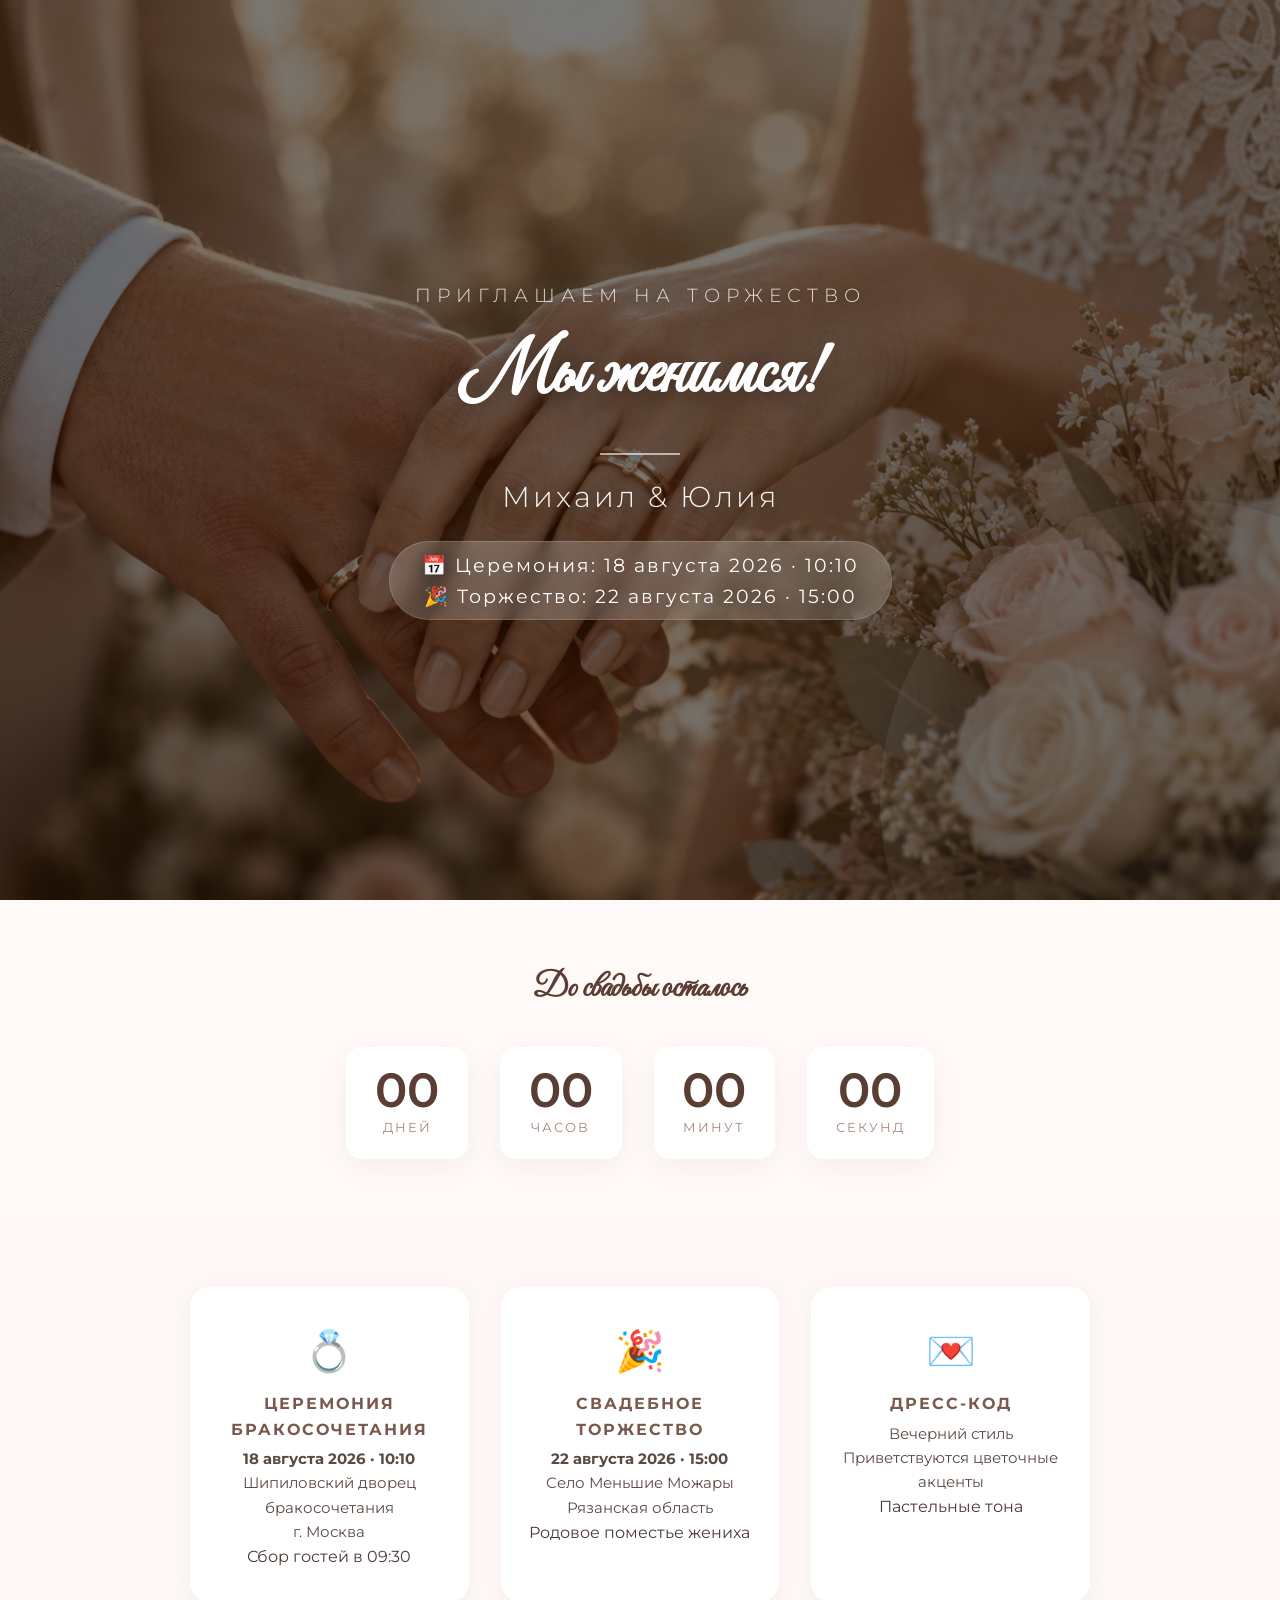
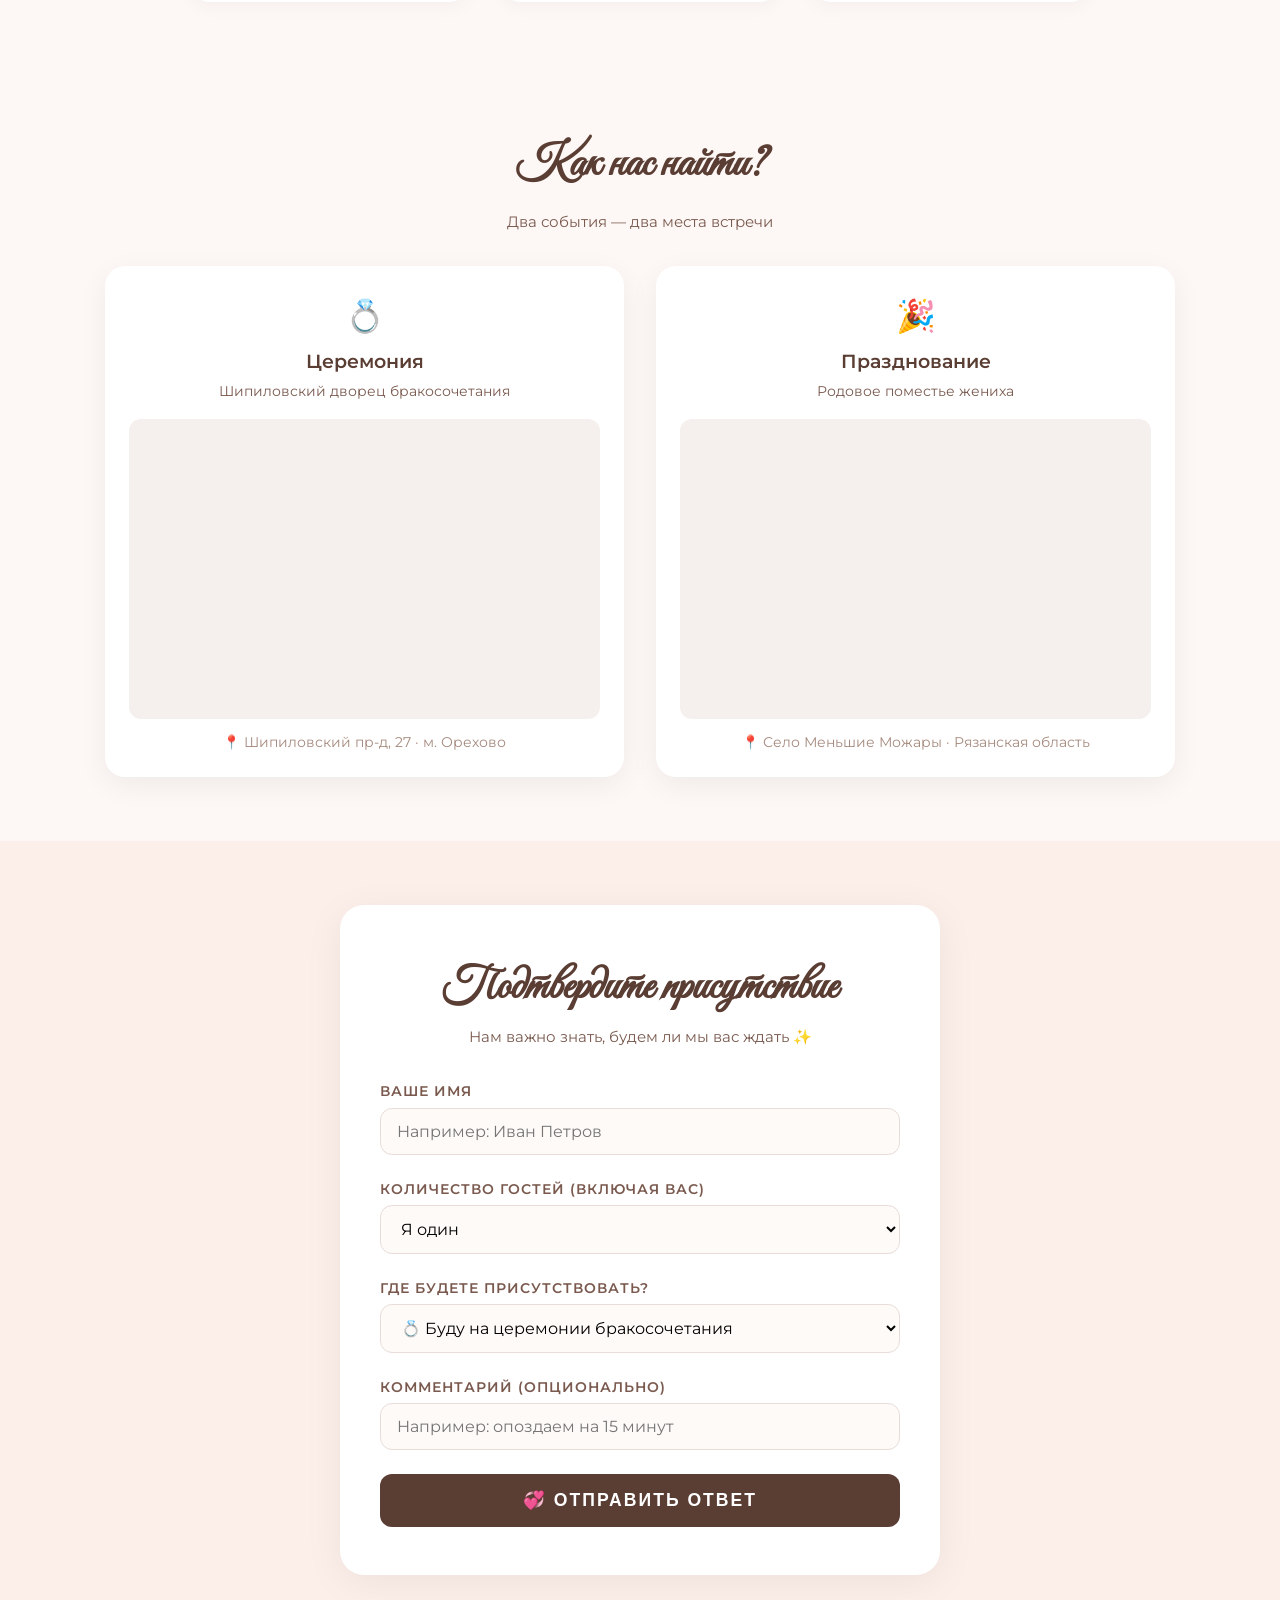
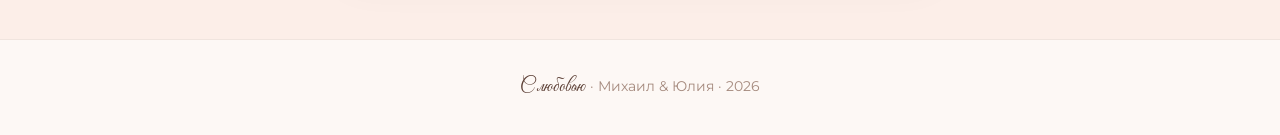
==== index.html @ 7c6c470d "добавил пункт с выбором мест где будет гость" ====
<!DOCTYPE html>
<html lang="ru">
<head>
    <meta charset="UTF-8" />
    <meta name="viewport" content="width=device-width, initial-scale=1.0" />
    <title>Мы женимся! | Свадьба Михаила и Юлии</title>
    
    <!-- Подключаем шрифты -->
    <link href="https://fonts.googleapis.com/css2?family=Great+Vibes&family=Montserrat:wght@300;400;600&display=swap" rel="stylesheet" />
    
    <!-- Подключаем CSS -->
    <link rel="stylesheet" href="style.css" />
</head>
<body>

    <!-- ===== ГЛАВНЫЙ ЭКРАН ===== -->
    <section class="hero">
        <div class="hero-content">
            <p class="hero-subtitle fade-in">Приглашаем на торжество</p>
            <h1 class="hero-title fade-in fade-in-d1">Мы женимся!</h1>
            <div class="hero-divider fade-in fade-in-d2"></div>
            <p class="hero-names fade-in fade-in-d2">Михаил &amp; Юлия</p>
            <div class="hero-date fade-in fade-in-d3">
                📅 Церемония: 18 августа 2026 · 10:10<br />
                🎉 Торжество: 22 августа 2026 · 15:00
            </div>
        </div>
    </section>

    <!-- ===== ТАЙМЕР ===== -->
    <section class="timer-section">
        <h2 class="timer-title">До свадьбы осталось</h2>
        <div class="timer" id="timer">
            <div class="timer-item">
                <span class="timer-number" id="days">00</span>
                <span class="timer-label">Дней</span>
            </div>
            <div class="timer-item">
                <span class="timer-number" id="hours">00</span>
                <span class="timer-label">Часов</span>
            </div>
            <div class="timer-item">
                <span class="timer-number" id="minutes">00</span>
                <span class="timer-label">Минут</span>
            </div>
            <div class="timer-item">
                <span class="timer-number" id="seconds">00</span>
                <span class="timer-label">Секунд</span>
            </div>
        </div>
    </section>

    <!-- ===== ИНФО ===== -->
    <section class="info-section">
        <div class="info-grid">
            <!-- ЦЕРЕМОНИЯ -->
            <div class="info-card fade-in">
                <div class="info-icon">💍</div>
                <h3>Церемония бракосочетания</h3>
                <p><strong>18 августа 2026 · 10:10</strong></p>
                <p>Шипиловский дворец бракосочетания<br />г. Москва</p>
                <div class="info-badge">Сбор гостей в 09:30</div>
            </div>
            
            <!-- ПРАЗДНОВАНИЕ -->
            <div class="info-card fade-in fade-in-d1">
                <div class="info-icon">🎉</div>
                <h3>Свадебное торжество</h3>
                <p><strong>22 августа 2026 · 15:00</strong></p>
                <p>Село Меньшие Можары<br />Рязанская область</p>
                <div class="info-badge">Родовое поместье жениха</div>
            </div>
            
            <!-- ДРЕСС-КОД -->
            <div class="info-card fade-in fade-in-d2">
                <div class="info-icon">💌</div>
                <h3>Дресс-код</h3>
                <p>Вечерний стиль<br />Приветствуются цветочные акценты</p>
                <div class="info-badge">Пастельные тона</div>
            </div>
        </div>
    </section>

    <!-- ===== КАРТЫ ===== -->
    <section class="map-section">
        <div class="map-container">
            <h2 class="map-title">Как нас найти?</h2>
            <p style="text-align: center; color: #7a5a4f; margin-bottom: 2rem; font-size: 0.95rem;">
                Два события — два места встречи
            </p>
            
            <!-- ДВЕ КАРТЫ В СЕТКЕ -->
            <div class="maps-grid">
                <!-- КАРТА 1: Церемония -->
                <div class="map-card">
                    <div class="map-card-header">
                        <span class="map-card-icon">💍</span>
                        <h3 class="map-card-title">Церемония</h3>
                        <p class="map-card-subtitle">Шипиловский дворец бракосочетания</p>
                    </div>
                    <div class="map-wrapper">
                        <iframe 
                            src="https://yandex.ru/map-widget/v1/?um=constructor%3A87bd59a5fb7796ce5db9e7954e176aa60aca2e3612da25b034c80337cd579550&amp;source=constructor" 
                            width="100%" 
                            height="300" 
                            frameborder="0"
                            style="border-radius: 12px; display: block; border: none;">
                        </iframe>
                    </div>
                    <div class="map-card-footer">
                        📍 Шипиловский пр-д, 27 · м. Орехово
                    </div>
                </div>
                
                <!-- КАРТА 2: Празднование -->
                <div class="map-card">
                    <div class="map-card-header">
                        <span class="map-card-icon">🎉</span>
                        <h3 class="map-card-title">Празднование</h3>
                        <p class="map-card-subtitle">Родовое поместье жениха</p>
                    </div>
                    <div class="map-wrapper">
                        <iframe 
                            src="https://yandex.ru/map-widget/v1/?um=constructor%3Af4db5d19baa960fa3ce4126369a54e07c6a3268b0d003cae14c1c499b4eb81b7&amp;source=constructor" 
                            width="100%" 
                            height="300" 
                            frameborder="0"
                            style="border-radius: 12px; display: block; border: none;">
                        </iframe>
                    </div>
                    <div class="map-card-footer">
                        📍 Село Меньшие Можары · Рязанская область
                    </div>
                </div>
            </div>
        </div>
    </section>

     <!-- ===== RSVP ФОРМА ===== -->
    <section class="rsvp-section">
        <div class="rsvp-container">
            <h2 class="rsvp-title">Подтвердите присутствие</h2>
            <p class="rsvp-subtitle">Нам важно знать, будем ли мы вас ждать ✨</p>

            <form id="rsvpForm">
                <!-- СТАРОЕ ПОЛЕ: Имя -->
                <div class="form-group">
                    <label for="name">Ваше имя</label>
                    <input type="text" id="name" name="name" placeholder="Например: Иван Петров" required />
                </div>
                
                <!-- СТАРОЕ ПОЛЕ: Количество гостей -->
                <div class="form-group">
                    <label for="guests">Количество гостей (включая вас)</label>
                    <select id="guests" name="guests">
                        <option value="Я один">Я один</option>
                        <option value="Я + один гость">Я + один гость</option>
                        <option value="Я + двое гостей">Я + двое гостей</option>
                        <option value="Я + трое гостей">Я + трое гостей</option>
                        <option value="Я + четверо гостей">Я + четверо гостей</option>
                    </select>
                </div>
                
                <!-- НОВОЕ ПОЛЕ: Выбор события -->
                <div class="form-group">
                    <label for="event">Где будете присутствовать?</label>
                    <select id="event" name="event" required>
                        <option value="Буду на церемонии бракосочетания">💍 Буду на церемонии бракосочетания</option>
                        <option value="Буду на праздновании">🎉 Буду на праздновании</option>
                        <option value="Буду в обоих местах">💍🎉 Буду в обоих местах</option>
                    </select>
                </div>
                
                <!-- СТАРОЕ ПОЛЕ: Комментарий -->
                <div class="form-group">
                    <label for="comment">Комментарий (опционально)</label>
                    <input type="text" id="comment" name="comment" placeholder="Например: опоздаем на 15 минут" />
                </div>
                
                <button type="submit" class="btn">💞 Отправить ответ</button>
            </form>

            <div id="successMessage" class="success-message">
                ✅ Спасибо! Ждём вас на нашем празднике!
            </div>
            
            <div id="loadingMessage" class="loading-message" style="display: none; text-align: center; margin-top: 1rem; color: #7a5a4f;">
                ⏳ Отправляем ваш ответ...
            </div>
        </div>
    </section>

    <!-- ===== ПОДВАЛ ===== -->
    <footer class="footer">
        <span>С любовью</span> · Михаил &amp; Юлия · 2026
    </footer>

    <!-- ===== ПОДКЛЮЧАЕМ JAVASCRIPT ===== -->
    <script src="script.js"></script>
</body>
</html>
---- style.css ----
/* ========== БАЗОВЫЕ НАСТРОЙКИ ========== */
* {
    margin: 0;
    padding: 0;
    box-sizing: border-box;
}

body {
    font-family: 'Montserrat', sans-serif;
    background: #fdf8f5;
    color: #4a3a35;
    line-height: 1.6;
}

/* ========== ГЛАВНЫЙ ЭКРАН С ФОНОМ ========== */
.hero {
    min-height: 100vh;
    display: flex;
    flex-direction: column;
    justify-content: center;
    align-items: center;
    text-align: center;
    padding: 2rem 1rem;
    position: relative;
    overflow: hidden;
    
    /* ФОНОВОЕ ФОТО */
    background-image: url('img/hero-bg.jpg');
    background-size: cover;
    background-position: center;
    background-attachment: fixed;
}

/* Затемнение */
.hero::before {
    content: '';
    position: absolute;
    top: 0;
    left: 0;
    width: 100%;
    height: 100%;
    background: rgba(0, 0, 0, 0.5);
    z-index: 0;
}

/* Декоративный круг */
.hero::after {
    content: '';
    position: absolute;
    width: 600px;
    height: 600px;
    background: rgba(255, 255, 255, 0.06);
    border-radius: 50%;
    bottom: -200px;
    right: -200px;
    z-index: 0;
}

.hero-content {
    position: relative;
    z-index: 1;
    max-width: 800px;
    color: white;
    text-shadow: 0 2px 20px rgba(0, 0, 0, 0.5);
}

.hero-subtitle {
    font-size: 1.2rem;
    letter-spacing: 6px;
    text-transform: uppercase;
    font-weight: 300;
    margin-bottom: 0.5rem;
    color: rgba(255, 255, 255, 0.8);
}

.hero-title {
    font-family: 'Great Vibes', cursive;
    font-size: 4.5rem;
    color: white;
    margin-bottom: 0.5rem;
    text-shadow: 0 4px 30px rgba(0, 0, 0, 0.4);
}

.hero-names {
    font-size: 1.8rem;
    font-weight: 300;
    letter-spacing: 3px;
    color: rgba(255, 255, 255, 0.95);
    margin-bottom: 0.3rem;
}

.hero-date {
    font-size: 1.2rem;
    letter-spacing: 2px;
    color: white;
    background: rgba(255, 255, 255, 0.2);
    padding: 0.5rem 2rem;
    border-radius: 50px;
    display: inline-block;
    margin-top: 1rem;
    backdrop-filter: blur(10px);
    border: 1px solid rgba(255, 255, 255, 0.15);
}

.hero-divider {
    width: 80px;
    height: 2px;
    background: rgba(255, 255, 255, 0.6);
    margin: 1.2rem auto;
}

/* ========== ТАЙМЕР ========== */
.timer-section {
    padding: 4rem 1rem;
    background: #fffaf7;
}

.timer-title {
    text-align: center;
    font-size: 2rem;
    font-family: 'Great Vibes', cursive;
    color: #5a3d33;
    margin-bottom: 2rem;
}

.timer {
    display: flex;
    justify-content: center;
    gap: 2rem;
    flex-wrap: wrap;
    max-width: 600px;
    margin: 0 auto;
}

.timer-item {
    text-align: center;
    background: white;
    padding: 1.2rem 1.8rem;
    border-radius: 16px;
    box-shadow: 0 8px 30px rgba(0,0,0,0.05);
    min-width: 90px;
}

.timer-number {
    font-size: 3rem;
    font-weight: 600;
    color: #5a3d33;
    display: block;
    line-height: 1;
}

.timer-label {
    font-size: 0.8rem;
    text-transform: uppercase;
    letter-spacing: 2px;
    color: #a58a7e;
    margin-top: 0.3rem;
}

/* ========== ИНФО БЛОК ========== */
.info-section {
    padding: 4rem 1rem;
    background: #fdf8f5;
}

.info-grid {
    display: grid;
    grid-template-columns: repeat(auto-fit, minmax(250px, 1fr));
    gap: 2rem;
    max-width: 900px;
    margin: 0 auto;
}

.info-card {
    background: white;
    padding: 2rem 1.5rem;
    border-radius: 20px;
    text-align: center;
    box-shadow: 0 4px 20px rgba(0,0,0,0.04);
    transition: transform 0.3s ease;
}

.info-card:hover {
    transform: translateY(-5px);
}

.info-icon {
    font-size: 2.5rem;
    margin-bottom: 0.5rem;
}

.info-card h3 {
    font-size: 1rem;
    text-transform: uppercase;
    letter-spacing: 2px;
    color: #7a5a4f;
    margin-bottom: 0.3rem;
}

.info-card p {
    color: #5a4a44;
    font-size: 0.95rem;
}

/* ========== RSVP ФОРМА ========== */
.rsvp-section {
    padding: 4rem 1rem;
    background: #fceee8;
}

.rsvp-container {
    max-width: 600px;
    margin: 0 auto;
    background: white;
    padding: 3rem 2.5rem;
    border-radius: 24px;
    box-shadow: 0 8px 40px rgba(0,0,0,0.06);
}

.rsvp-title {
    font-family: 'Great Vibes', cursive;
    font-size: 2.8rem;
    text-align: center;
    color: #5a3d33;
}

.rsvp-subtitle {
    text-align: center;
    color: #7a5a4f;
    margin-bottom: 2rem;
    font-size: 0.95rem;
}

.form-group {
    margin-bottom: 1.5rem;
}

.form-group label {
    display: block;
    font-size: 0.85rem;
    font-weight: 600;
    text-transform: uppercase;
    letter-spacing: 1px;
    color: #7a5a4f;
    margin-bottom: 0.3rem;
}

.form-group input,
.form-group select {
    width: 100%;
    padding: 0.8rem 1rem;
    border: 1.5px solid #e8ddd8;
    border-radius: 12px;
    font-size: 1rem;
    font-family: 'Montserrat', sans-serif;
    transition: border-color 0.3s;
    background: #fdfaf8;
}

.form-group input:focus,
.form-group select:focus {
    outline: none;
    border-color: #b58a7a;
}

.btn {
    width: 100%;
    padding: 1rem;
    background: #5a3d33;
    color: white;
    border: none;
    border-radius: 12px;
    font-size: 1.1rem;
    font-weight: 600;
    letter-spacing: 2px;
    text-transform: uppercase;
    cursor: pointer;
    transition: background 0.3s, transform 0.2s;
}

.btn:hover {
    background: #4a2d23;
    transform: scale(1.01);
}

.btn:active {
    transform: scale(0.98);
}

.success-message {
    display: none;
    text-align: center;
    padding: 1.5rem;
    background: #e8f5e9;
    border-radius: 12px;
    color: #2e7d32;
    font-weight: 500;
    margin-top: 1rem;
}

.success-message.show {
    display: block;
}

/* ========== ПОДВАЛ ========== */
.footer {
    text-align: center;
    padding: 2rem;
    font-size: 0.85rem;
    color: #a58a7e;
    background: #fdf8f5;
    border-top: 1px solid #f0e4de;
}

.footer span {
    font-family: 'Great Vibes', cursive;
    font-size: 1.2rem;
    color: #5a3d33;
}

/* ========== АНИМАЦИИ ========== */
.fade-in {
    opacity: 0;
    transform: translateY(30px);
    animation: fadeInUp 1s ease forwards;
}

.fade-in-d1 { animation-delay: 0.1s; }
.fade-in-d2 { animation-delay: 0.3s; }
.fade-in-d3 { animation-delay: 0.5s; }
.fade-in-d4 { animation-delay: 0.7s; }

@keyframes fadeInUp {
    to {
        opacity: 1;
        transform: translateY(0);
    }
}

/* ========== АДАПТИВНОСТЬ ========== */
@media (max-width: 768px) {
    .hero {
        background-attachment: scroll;
    }
    
    /* Если хочешь отдельное фото для телефонов — раскомментируй */
    /*
    .hero {
        background-image: url('img/hero-bg-mobile.jpg');
    }
    */
}

@media (max-width: 600px) {
    .hero-title {
        font-size: 3rem;
    }
    .hero-names {
        font-size: 1.2rem;
    }
    .timer {
        gap: 0.8rem;
    }
    .timer-item {
        min-width: 70px;
        padding: 0.8rem 1rem;
    }
    .timer-number {
        font-size: 2.2rem;
    }
    .rsvp-container {
        padding: 2rem 1.2rem;
    }
    .info-grid {
        grid-template-columns: 1fr;
    }
}
/* ========== ДОПОЛНИТЕЛЬНЫЕ СТИЛИ ДЛЯ TELEGRAM ========== */

/* Стиль для загрузки */
.loading-message {
    color: #7a5a4f;
    font-weight: 500;
    padding: 0.8rem;
    background: #f5ede9;
    border-radius: 12px;
    margin-top: 1rem;
}

/* Анимация для кнопки при отправке */
.btn.loading {
    opacity: 0.7;
    cursor: not-allowed;
    transform: scale(0.98);
}

/* Обновлённое сообщение об успехе */
.success-message {
    display: none;
    text-align: center;
    padding: 1.5rem;
    background: #e8f5e9;
    border-radius: 12px;
    color: #2e7d32;
    font-weight: 500;
    margin-top: 1rem;
    animation: fadeInUp 0.5s ease;
}

.success-message.show {
    display: block;
}

/* Анимация для сообщения об ошибке */
.error-message {
    display: none;
    text-align: center;
    padding: 1.5rem;
    background: #ffebee;
    border-radius: 12px;
    color: #c62828;
    font-weight: 500;
    margin-top: 1rem;
    animation: fadeInUp 0.5s ease;
}

.error-message.show {
    display: block;
}

/* ========== КАРТЫ ========== */
.map-section {
    padding: 4rem 1rem;
    background: #fdf8f5;
}

.map-container {
    max-width: 1100px;
    margin: 0 auto;
    padding: 0 15px;
}

.map-title {
    text-align: center;
    font-family: 'Great Vibes', cursive;
    font-size: 2.8rem;
    color: #5a3d33;
    margin-bottom: 0.5rem;
}

/* Сетка с двумя картами */
.maps-grid {
    display: grid;
    grid-template-columns: 1fr 1fr;
    gap: 2rem;
    margin-top: 1.5rem;
    max-width: 1100px;
    margin-left: auto;
    margin-right: auto;
}

/* Карточка карты */
.map-card {
    background: white;
    border-radius: 20px;
    padding: 1.5rem;
    box-shadow: 0 8px 30px rgba(0, 0, 0, 0.06);
    transition: transform 0.3s ease;
    display: flex;
    flex-direction: column;
    max-width: 100%;
}

.map-card:hover {
    transform: translateY(-5px);
}

.map-card-header {
    text-align: center;
    margin-bottom: 1rem;
}

.map-card-icon {
    font-size: 2rem;
    display: block;
    margin-bottom: 0.3rem;
}

.map-card-title {
    font-size: 1.2rem;
    font-weight: 600;
    color: #5a3d33;
    margin-bottom: 0.2rem;
}

.map-card-subtitle {
    font-size: 0.9rem;
    color: #7a5a4f;
    margin: 0;
}

.map-wrapper {
    border-radius: 12px;
    overflow: hidden;
    background: #f5f0ed;
    flex-shrink: 0;
    position: relative;
    width: 100%;
}

.map-wrapper iframe {
    display: block;
    width: 100%;
    height: 300px;
    border: none;
}

.map-card-footer {
    text-align: center;
    margin-top: 0.8rem;
    font-size: 0.85rem;
    color: #a58a7e;
}

/* ===== АДАПТИВНОСТЬ ДЛЯ ТЕЛЕФОНОВ ===== */
@media (max-width: 768px) {
    .maps-grid {
        grid-template-columns: 1fr;
        gap: 1.5rem;
        padding: 0 10px;
    }
    
    .map-wrapper iframe {
        height: 250px;
    }
    
    .map-title {
        font-size: 2.2rem;
    }
    
    .map-card {
        padding: 1rem;
        max-width: 100%;
    }

    .map-container {
        padding: 0 10px;
    }
}

@media (max-width: 480px) {
    .map-wrapper iframe {
        height: 200px;
    }
    
    .map-title {
        font-size: 1.8rem;
    }
    
    .map-card-subtitle {
        font-size: 0.8rem;
    }

    .maps-grid {
        padding: 0 5px;
        gap: 1rem;
    }

    .map-container {
        padding: 0 5px;
    }
}
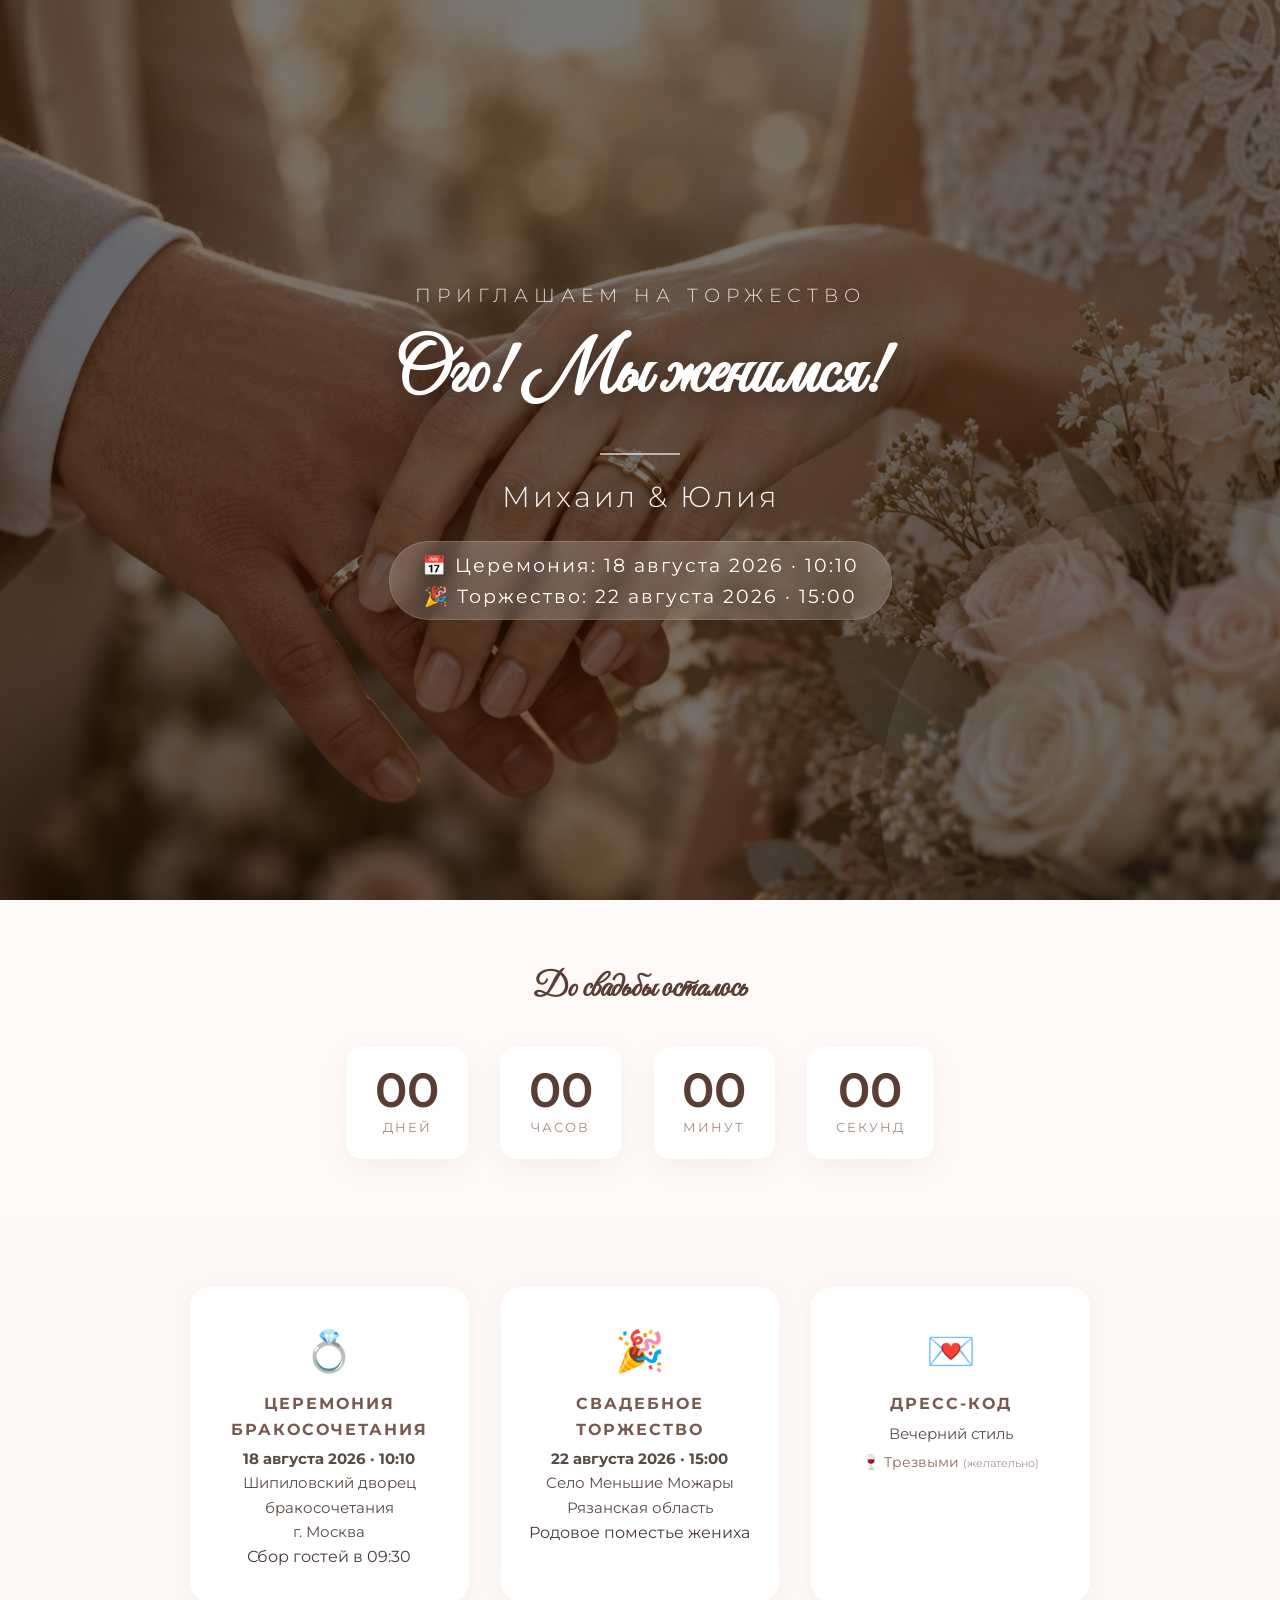
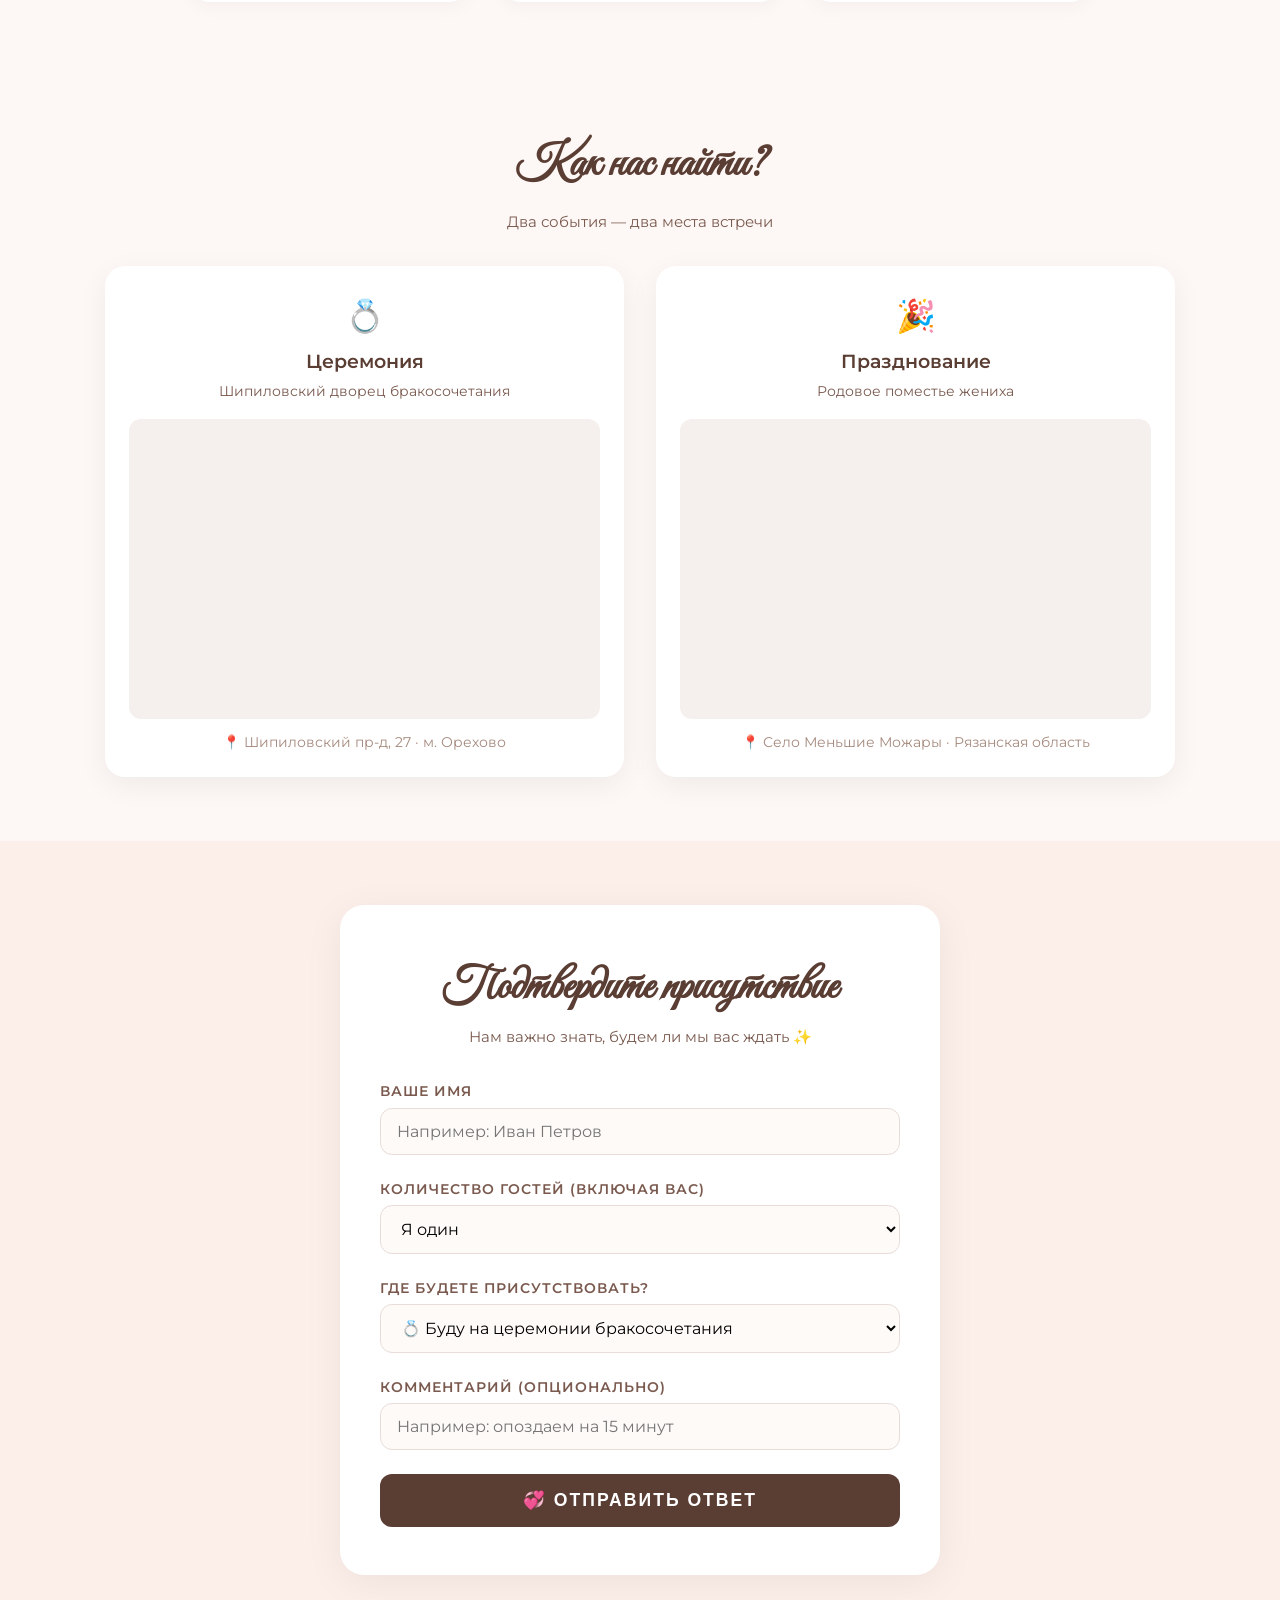
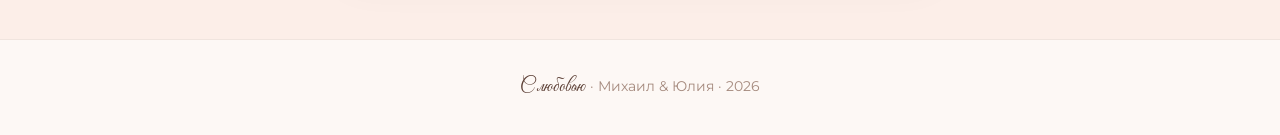
==== commit ab5b8d24: "дресс - код" ====
--- a/index.html
+++ b/index.html
@@ -17,7 +17,7 @@
     <section class="hero">
         <div class="hero-content">
             <p class="hero-subtitle fade-in">Приглашаем на торжество</p>
-            <h1 class="hero-title fade-in fade-in-d1">Мы женимся!</h1>
+            <h1 class="hero-title fade-in fade-in-d1">Ого! Мы женимся!</h1>
             <div class="hero-divider fade-in fade-in-d2"></div>
             <p class="hero-names fade-in fade-in-d2">Михаил &amp; Юлия</p>
             <div class="hero-date fade-in fade-in-d3">
@@ -50,7 +50,7 @@
         </div>
     </section>
 
-    <!-- ===== ИНФО ===== -->
+<!-- ===== ИНФО ===== -->
     <section class="info-section">
         <div class="info-grid">
             <!-- ЦЕРЕМОНИЯ -->
@@ -75,8 +75,10 @@
             <div class="info-card fade-in fade-in-d2">
                 <div class="info-icon">💌</div>
                 <h3>Дресс-код</h3>
-                <p>Вечерний стиль<br />Приветствуются цветочные акценты</p>
-                <div class="info-badge">Пастельные тона</div>
+                <p>Вечерний стиль</p>
+                <p style="font-size: 0.9rem; color: #8a6b5e; margin-top: 0.3rem;">
+                    🍷 Трезвыми <span style="font-size: 0.7rem; opacity: 0.7;">(желательно)</span>
+                </p>
             </div>
         </div>
     </section>
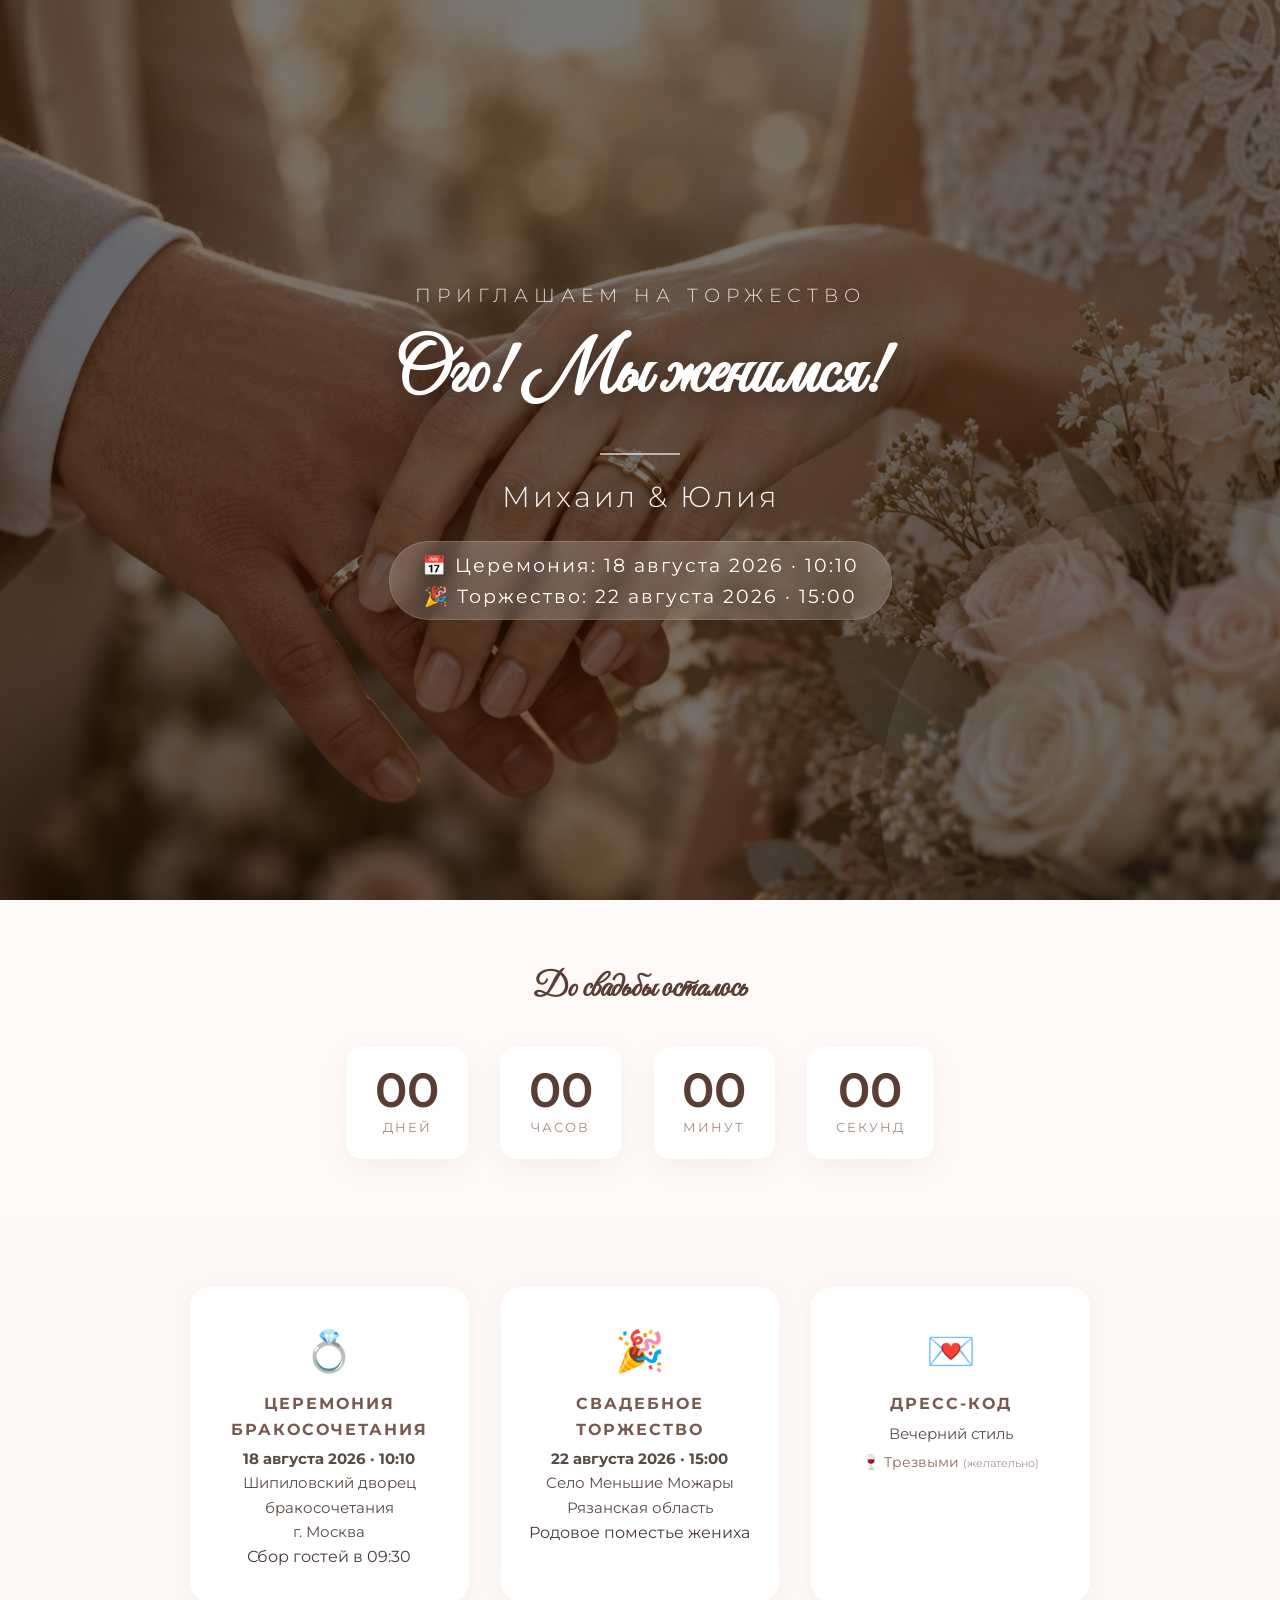
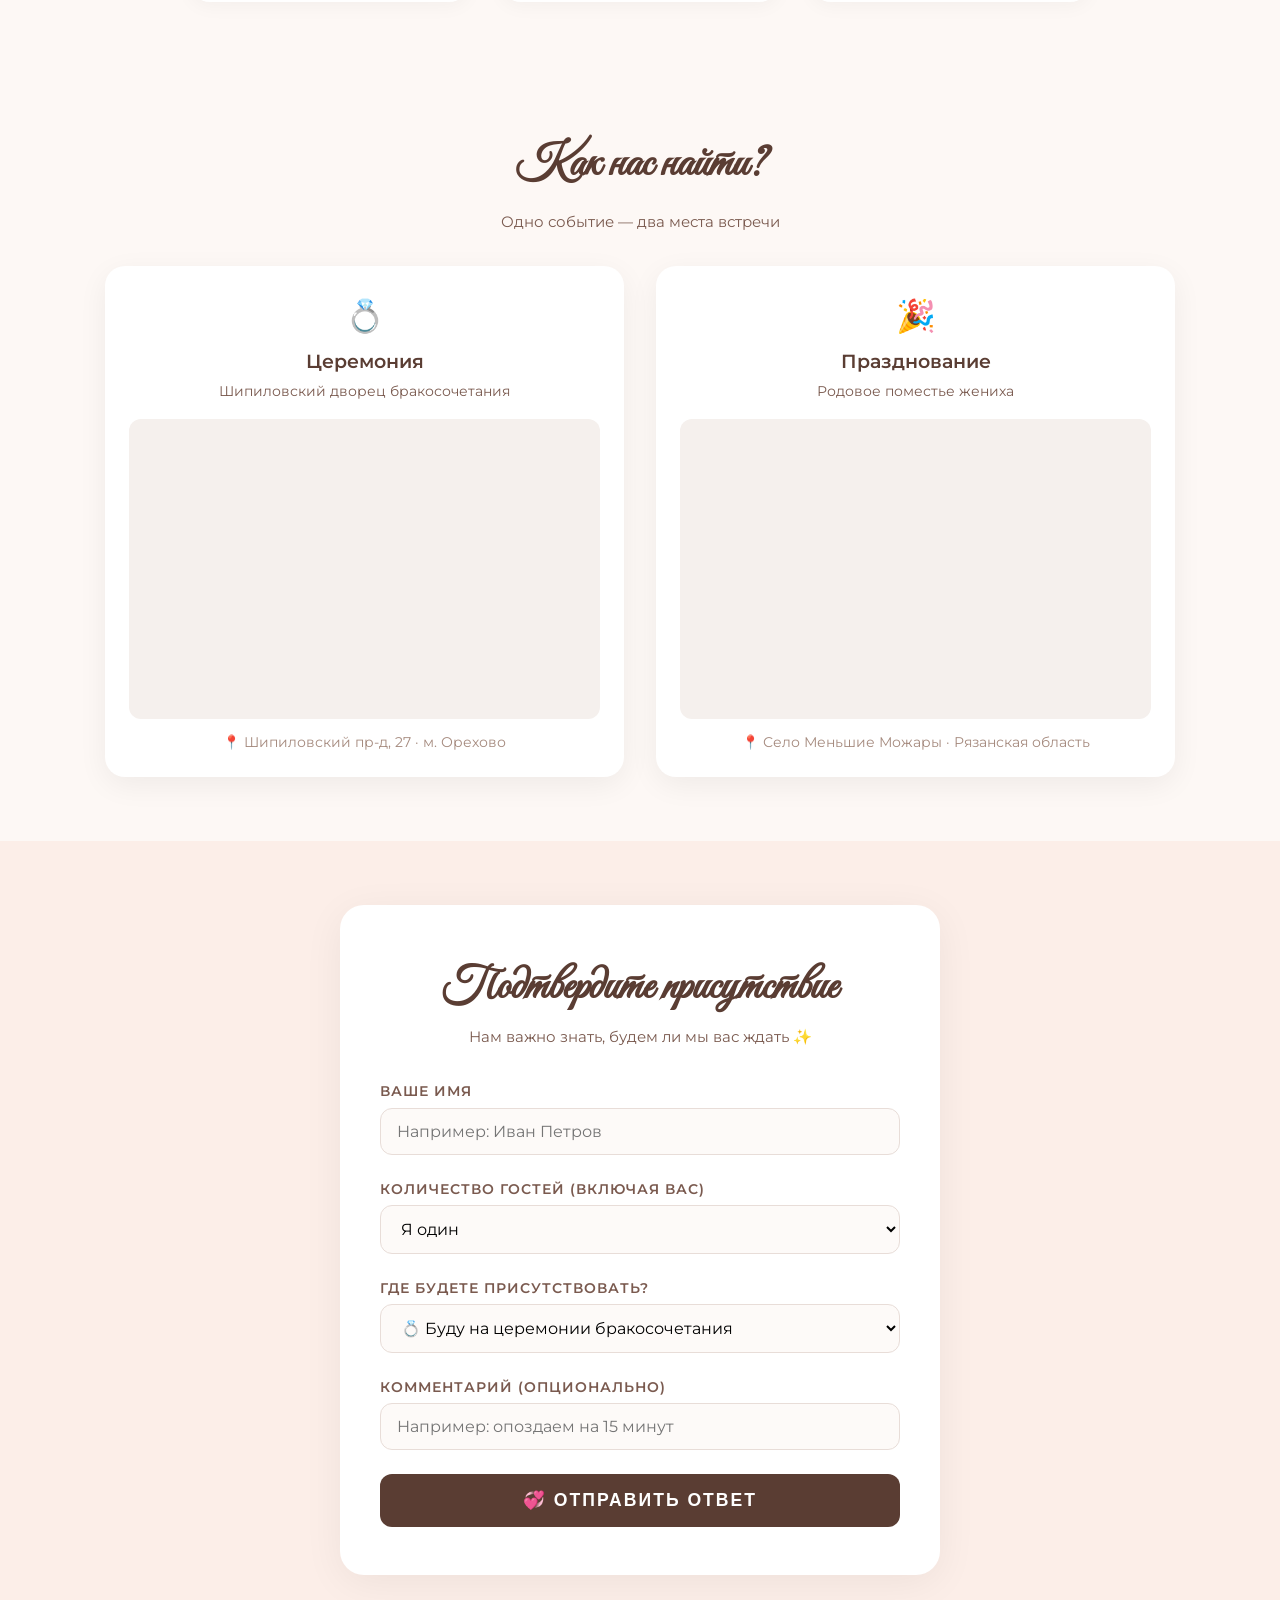
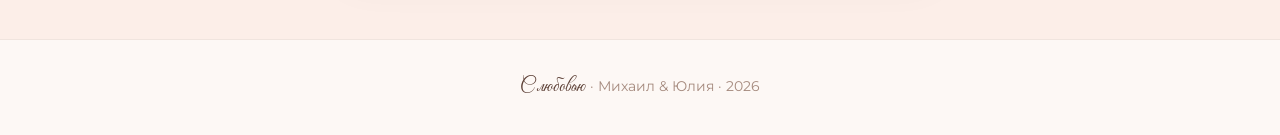
==== commit cd393a61: "fix" ====
--- a/index.html
+++ b/index.html
@@ -88,7 +88,7 @@
         <div class="map-container">
             <h2 class="map-title">Как нас найти?</h2>
             <p style="text-align: center; color: #7a5a4f; margin-bottom: 2rem; font-size: 0.95rem;">
-                Два события — два места встречи
+                Одно событие — два места встречи
             </p>
             
             <!-- ДВЕ КАРТЫ В СЕТКЕ -->
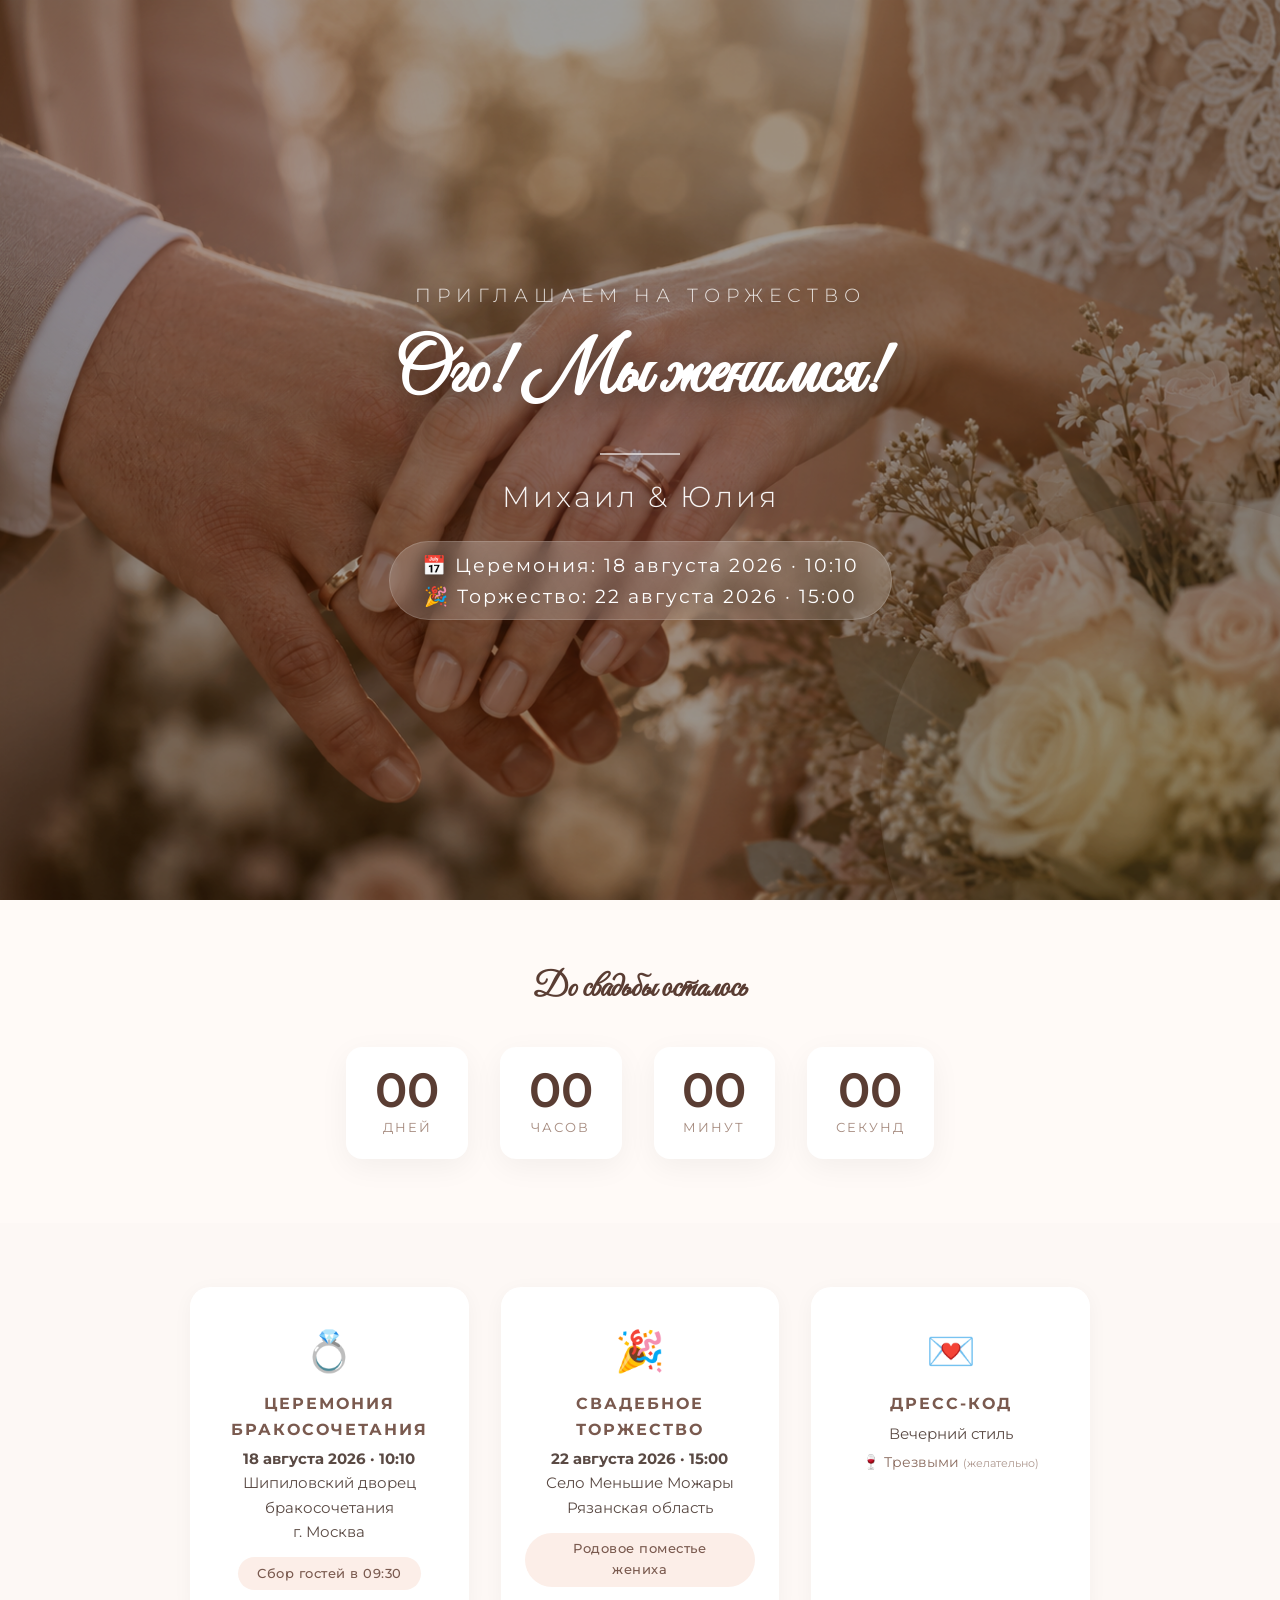
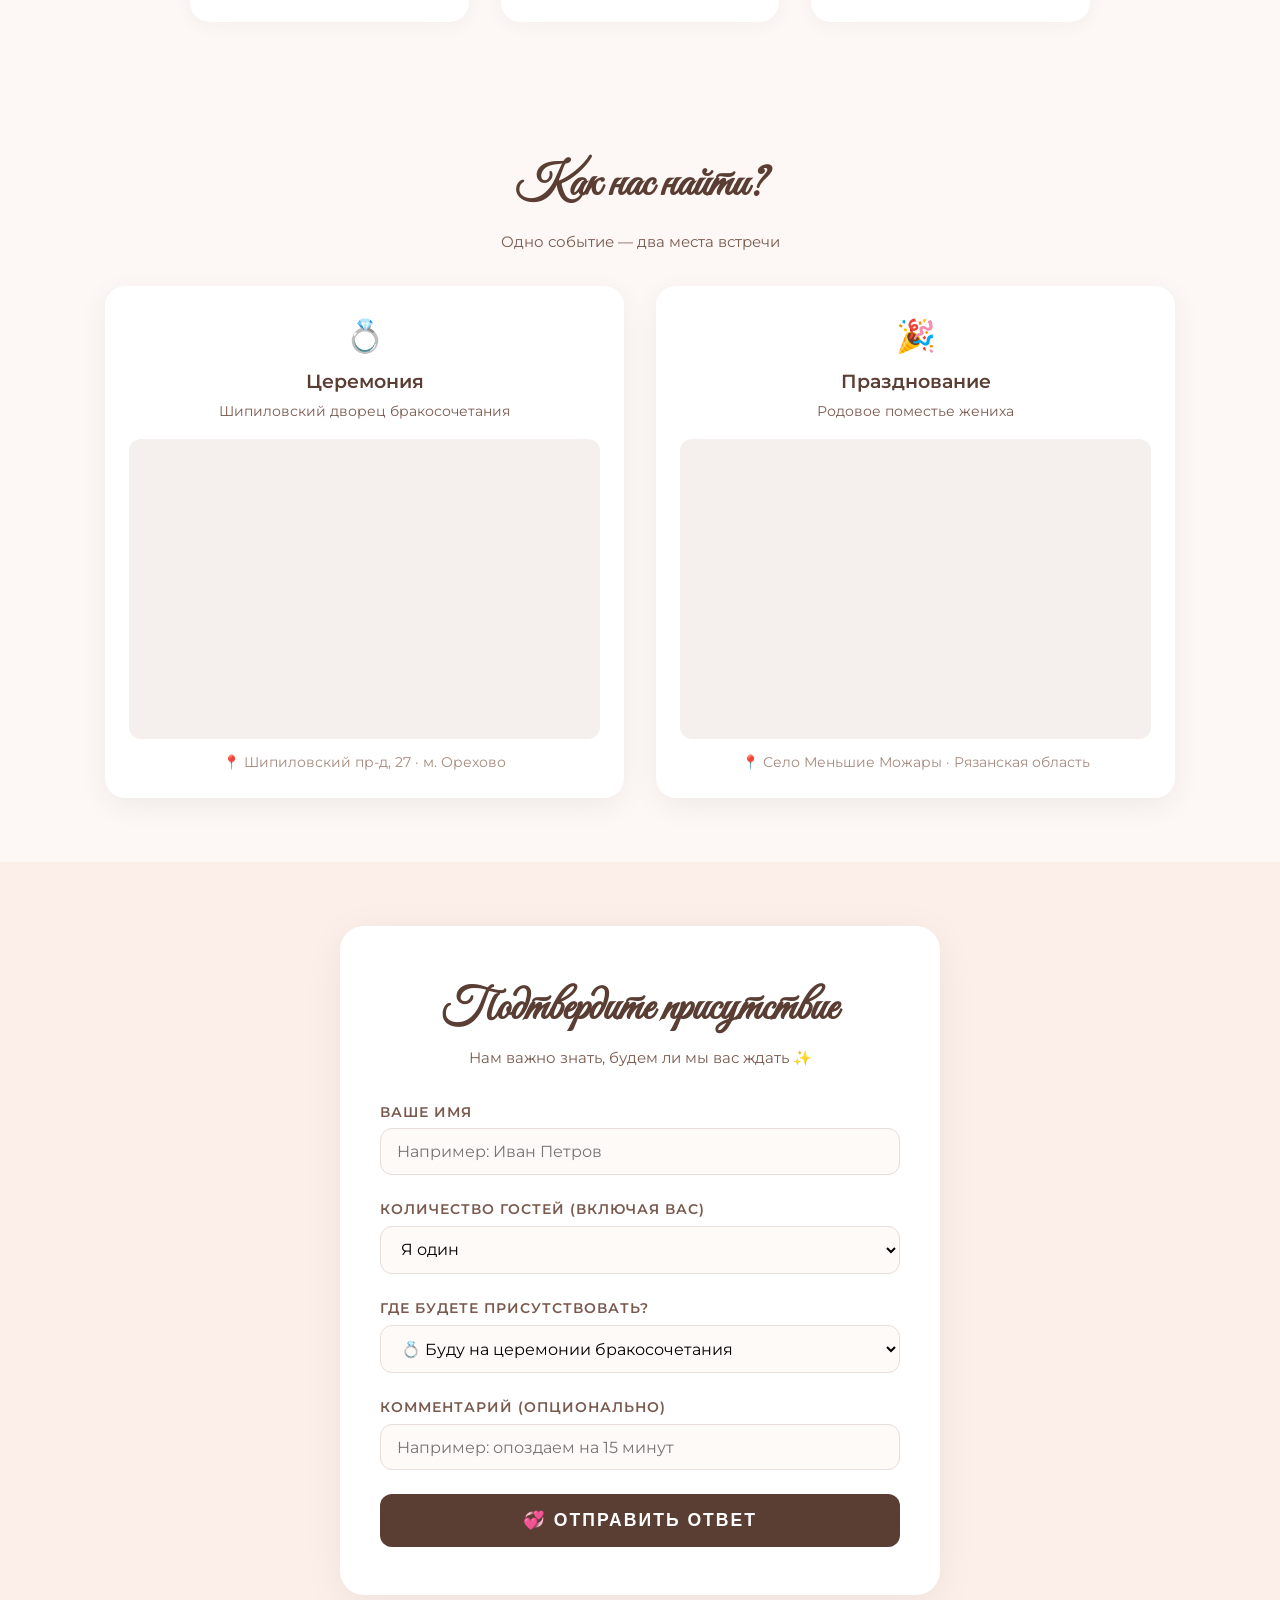
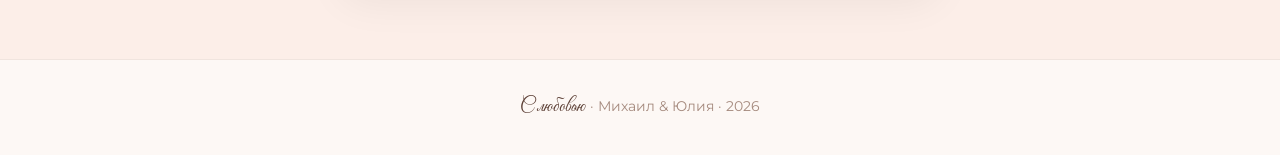
==== commit b3124278: "фикс фона" ====
--- a/index.html
+++ b/index.html
@@ -15,6 +15,13 @@
 
     <!-- ===== ГЛАВНЫЙ ЭКРАН ===== -->
     <section class="hero">
+        <!-- КОНТЕЙНЕР ДЛЯ СВЕТОВЫХ ПЯТЕН -->
+        <div class="light-container">
+            <div class="light-spot"></div>
+            <div class="light-spot"></div>
+            <div class="light-spot"></div>
+        </div>
+        
         <div class="hero-content">
             <p class="hero-subtitle fade-in">Приглашаем на торжество</p>
             <h1 class="hero-title fade-in fade-in-d1">Ого! Мы женимся!</h1>
@@ -50,7 +57,7 @@
         </div>
     </section>
 
-<!-- ===== ИНФО ===== -->
+    <!-- ===== ИНФО ===== -->
     <section class="info-section">
         <div class="info-grid">
             <!-- ЦЕРЕМОНИЯ -->
@@ -91,7 +98,6 @@
                 Одно событие — два места встречи
             </p>
             
-            <!-- ДВЕ КАРТЫ В СЕТКЕ -->
             <div class="maps-grid">
                 <!-- КАРТА 1: Церемония -->
                 <div class="map-card">
@@ -138,20 +144,18 @@
         </div>
     </section>
 
-     <!-- ===== RSVP ФОРМА ===== -->
+    <!-- ===== RSVP ФОРМА ===== -->
     <section class="rsvp-section">
         <div class="rsvp-container">
             <h2 class="rsvp-title">Подтвердите присутствие</h2>
             <p class="rsvp-subtitle">Нам важно знать, будем ли мы вас ждать ✨</p>
 
             <form id="rsvpForm">
-                <!-- СТАРОЕ ПОЛЕ: Имя -->
                 <div class="form-group">
                     <label for="name">Ваше имя</label>
                     <input type="text" id="name" name="name" placeholder="Например: Иван Петров" required />
                 </div>
                 
-                <!-- СТАРОЕ ПОЛЕ: Количество гостей -->
                 <div class="form-group">
                     <label for="guests">Количество гостей (включая вас)</label>
                     <select id="guests" name="guests">
@@ -163,7 +167,6 @@
                     </select>
                 </div>
                 
-                <!-- НОВОЕ ПОЛЕ: Выбор события -->
                 <div class="form-group">
                     <label for="event">Где будете присутствовать?</label>
                     <select id="event" name="event" required>
@@ -173,7 +176,6 @@
                     </select>
                 </div>
                 
-                <!-- СТАРОЕ ПОЛЕ: Комментарий -->
                 <div class="form-group">
                     <label for="comment">Комментарий (опционально)</label>
                     <input type="text" id="comment" name="comment" placeholder="Например: опоздаем на 15 минут" />
--- a/style.css
+++ b/style.css
@@ -24,7 +24,6 @@
     position: relative;
     overflow: hidden;
     
-    /* ФОНОВОЕ ФОТО */
     background-image: url('img/hero-bg.jpg');
     background-size: cover;
     background-position: center;
@@ -39,8 +38,55 @@
     left: 0;
     width: 100%;
     height: 100%;
-    background: rgba(0, 0, 0, 0.5);
+    background: rgba(0, 0, 0, 0.35);
+    z-index: 1;
+}
+
+/* ========== СВЕТОВЫЕ ПЯТНА ========== */
+.light-container {
+    position: absolute;
+    top: 0;
+    left: 0;
+    width: 100%;
+    height: 100%;
     z-index: 0;
+    pointer-events: none;
+    overflow: hidden;
+}
+
+.light-spot {
+    position: absolute;
+    border-radius: 50%;
+    filter: blur(80px);
+    animation: moveLight 12s ease-in-out infinite alternate;
+}
+
+.light-spot:nth-child(1) {
+    width: 500px;
+    height: 500px;
+    background: radial-gradient(circle, rgba(255, 182, 193, 0.35), rgba(255, 182, 193, 0));
+    top: -10%;
+    left: -5%;
+    animation-delay: 0s;
+}
+
+.light-spot:nth-child(2) {
+    width: 400px;
+    height: 400px;
+    background: radial-gradient(circle, rgba(255, 215, 0, 0.25), rgba(255, 215, 0, 0));
+    bottom: -10%;
+    right: -5%;
+    animation-delay: -4s;
+}
+
+.light-spot:nth-child(3) {
+    width: 350px;
+    height: 350px;
+    background: radial-gradient(circle, rgba(255, 105, 180, 0.2), rgba(255, 105, 180, 0));
+    top: 50%;
+    left: 50%;
+    transform: translate(-50%, -50%);
+    animation-delay: -8s;
 }
 
 /* Декоративный круг */
@@ -53,12 +99,12 @@
     border-radius: 50%;
     bottom: -200px;
     right: -200px;
-    z-index: 0;
+    z-index: 1;
 }
 
 .hero-content {
     position: relative;
-    z-index: 1;
+    z-index: 2;
     max-width: 800px;
     color: white;
     text-shadow: 0 2px 20px rgba(0, 0, 0, 0.5);
@@ -109,6 +155,24 @@
     margin: 1.2rem auto;
 }
 
+@keyframes moveLight {
+    0% {
+        transform: translate(0, 0) scale(1);
+    }
+    25% {
+        transform: translate(30px, -20px) scale(1.1);
+    }
+    50% {
+        transform: translate(-20px, 30px) scale(0.9);
+    }
+    75% {
+        transform: translate(15px, 15px) scale(1.05);
+    }
+    100% {
+        transform: translate(-10px, -10px) scale(1.15);
+    }
+}
+
 /* ========== ТАЙМЕР ========== */
 .timer-section {
     padding: 4rem 1rem;
@@ -200,6 +264,110 @@
 .info-card p {
     color: #5a4a44;
     font-size: 0.95rem;
+}
+
+.info-badge {
+    display: inline-block;
+    margin-top: 0.8rem;
+    padding: 0.4rem 1.2rem;
+    background: #fceee8;
+    border-radius: 50px;
+    font-size: 0.8rem;
+    color: #7a5a4f;
+    font-weight: 500;
+    letter-spacing: 0.5px;
+}
+
+/* ========== КАРТЫ ========== */
+.map-section {
+    padding: 4rem 1rem;
+    background: #fdf8f5;
+}
+
+.map-container {
+    max-width: 1100px;
+    margin: 0 auto;
+    padding: 0 15px;
+}
+
+.map-title {
+    text-align: center;
+    font-family: 'Great Vibes', cursive;
+    font-size: 2.8rem;
+    color: #5a3d33;
+    margin-bottom: 0.5rem;
+}
+
+.maps-grid {
+    display: grid;
+    grid-template-columns: 1fr 1fr;
+    gap: 2rem;
+    margin-top: 1.5rem;
+    max-width: 1100px;
+    margin-left: auto;
+    margin-right: auto;
+}
+
+.map-card {
+    background: white;
+    border-radius: 20px;
+    padding: 1.5rem;
+    box-shadow: 0 8px 30px rgba(0, 0, 0, 0.06);
+    transition: transform 0.3s ease;
+    display: flex;
+    flex-direction: column;
+    max-width: 100%;
+}
+
+.map-card:hover {
+    transform: translateY(-5px);
+}
+
+.map-card-header {
+    text-align: center;
+    margin-bottom: 1rem;
+}
+
+.map-card-icon {
+    font-size: 2rem;
+    display: block;
+    margin-bottom: 0.3rem;
+}
+
+.map-card-title {
+    font-size: 1.2rem;
+    font-weight: 600;
+    color: #5a3d33;
+    margin-bottom: 0.2rem;
+}
+
+.map-card-subtitle {
+    font-size: 0.9rem;
+    color: #7a5a4f;
+    margin: 0;
+}
+
+.map-wrapper {
+    border-radius: 12px;
+    overflow: hidden;
+    background: #f5f0ed;
+    flex-shrink: 0;
+    position: relative;
+    width: 100%;
+}
+
+.map-wrapper iframe {
+    display: block;
+    width: 100%;
+    height: 300px;
+    border: none;
+}
+
+.map-card-footer {
+    text-align: center;
+    margin-top: 0.8rem;
+    font-size: 0.85rem;
+    color: #a58a7e;
 }
 
 /* ========== RSVP ФОРМА ========== */
@@ -287,6 +455,11 @@
     transform: scale(0.98);
 }
 
+.btn.loading {
+    opacity: 0.7;
+    cursor: not-allowed;
+}
+
 .success-message {
     display: none;
     text-align: center;
@@ -296,88 +469,13 @@
     color: #2e7d32;
     font-weight: 500;
     margin-top: 1rem;
+    animation: fadeInUp 0.5s ease;
 }
 
 .success-message.show {
     display: block;
 }
 
-/* ========== ПОДВАЛ ========== */
-.footer {
-    text-align: center;
-    padding: 2rem;
-    font-size: 0.85rem;
-    color: #a58a7e;
-    background: #fdf8f5;
-    border-top: 1px solid #f0e4de;
-}
-
-.footer span {
-    font-family: 'Great Vibes', cursive;
-    font-size: 1.2rem;
-    color: #5a3d33;
-}
-
-/* ========== АНИМАЦИИ ========== */
-.fade-in {
-    opacity: 0;
-    transform: translateY(30px);
-    animation: fadeInUp 1s ease forwards;
-}
-
-.fade-in-d1 { animation-delay: 0.1s; }
-.fade-in-d2 { animation-delay: 0.3s; }
-.fade-in-d3 { animation-delay: 0.5s; }
-.fade-in-d4 { animation-delay: 0.7s; }
-
-@keyframes fadeInUp {
-    to {
-        opacity: 1;
-        transform: translateY(0);
-    }
-}
-
-/* ========== АДАПТИВНОСТЬ ========== */
-@media (max-width: 768px) {
-    .hero {
-        background-attachment: scroll;
-    }
-    
-    /* Если хочешь отдельное фото для телефонов — раскомментируй */
-    /*
-    .hero {
-        background-image: url('img/hero-bg-mobile.jpg');
-    }
-    */
-}
-
-@media (max-width: 600px) {
-    .hero-title {
-        font-size: 3rem;
-    }
-    .hero-names {
-        font-size: 1.2rem;
-    }
-    .timer {
-        gap: 0.8rem;
-    }
-    .timer-item {
-        min-width: 70px;
-        padding: 0.8rem 1rem;
-    }
-    .timer-number {
-        font-size: 2.2rem;
-    }
-    .rsvp-container {
-        padding: 2rem 1.2rem;
-    }
-    .info-grid {
-        grid-template-columns: 1fr;
-    }
-}
-/* ========== ДОПОЛНИТЕЛЬНЫЕ СТИЛИ ДЛЯ TELEGRAM ========== */
-
-/* Стиль для загрузки */
 .loading-message {
     color: #7a5a4f;
     font-weight: 500;
@@ -387,185 +485,117 @@
     margin-top: 1rem;
 }
 
-/* Анимация для кнопки при отправке */
-.btn.loading {
-    opacity: 0.7;
-    cursor: not-allowed;
-    transform: scale(0.98);
-}
-
-/* Обновлённое сообщение об успехе */
-.success-message {
-    display: none;
-    text-align: center;
-    padding: 1.5rem;
-    background: #e8f5e9;
-    border-radius: 12px;
-    color: #2e7d32;
-    font-weight: 500;
-    margin-top: 1rem;
-    animation: fadeInUp 0.5s ease;
-}
-
-.success-message.show {
-    display: block;
-}
-
-/* Анимация для сообщения об ошибке */
-.error-message {
-    display: none;
-    text-align: center;
-    padding: 1.5rem;
-    background: #ffebee;
-    border-radius: 12px;
-    color: #c62828;
-    font-weight: 500;
-    margin-top: 1rem;
-    animation: fadeInUp 0.5s ease;
-}
-
-.error-message.show {
-    display: block;
-}
-
-/* ========== КАРТЫ ========== */
-.map-section {
-    padding: 4rem 1rem;
-    background: #fdf8f5;
-}
-
-.map-container {
-    max-width: 1100px;
-    margin: 0 auto;
-    padding: 0 15px;
-}
-
-.map-title {
-    text-align: center;
-    font-family: 'Great Vibes', cursive;
-    font-size: 2.8rem;
-    color: #5a3d33;
-    margin-bottom: 0.5rem;
-}
-
-/* Сетка с двумя картами */
-.maps-grid {
-    display: grid;
-    grid-template-columns: 1fr 1fr;
-    gap: 2rem;
-    margin-top: 1.5rem;
-    max-width: 1100px;
-    margin-left: auto;
-    margin-right: auto;
-}
-
-/* Карточка карты */
-.map-card {
-    background: white;
-    border-radius: 20px;
-    padding: 1.5rem;
-    box-shadow: 0 8px 30px rgba(0, 0, 0, 0.06);
-    transition: transform 0.3s ease;
-    display: flex;
-    flex-direction: column;
-    max-width: 100%;
-}
-
-.map-card:hover {
-    transform: translateY(-5px);
-}
-
-.map-card-header {
-    text-align: center;
-    margin-bottom: 1rem;
-}
-
-.map-card-icon {
-    font-size: 2rem;
-    display: block;
-    margin-bottom: 0.3rem;
-}
-
-.map-card-title {
-    font-size: 1.2rem;
-    font-weight: 600;
-    color: #5a3d33;
-    margin-bottom: 0.2rem;
-}
-
-.map-card-subtitle {
-    font-size: 0.9rem;
-    color: #7a5a4f;
-    margin: 0;
-}
-
-.map-wrapper {
-    border-radius: 12px;
-    overflow: hidden;
-    background: #f5f0ed;
-    flex-shrink: 0;
-    position: relative;
-    width: 100%;
-}
-
-.map-wrapper iframe {
-    display: block;
-    width: 100%;
-    height: 300px;
-    border: none;
-}
-
-.map-card-footer {
-    text-align: center;
-    margin-top: 0.8rem;
+/* ========== ПОДВАЛ ========== */
+.footer {
+    text-align: center;
+    padding: 2rem;
     font-size: 0.85rem;
     color: #a58a7e;
-}
-
-/* ===== АДАПТИВНОСТЬ ДЛЯ ТЕЛЕФОНОВ ===== */
+    background: #fdf8f5;
+    border-top: 1px solid #f0e4de;
+}
+
+.footer span {
+    font-family: 'Great Vibes', cursive;
+    font-size: 1.2rem;
+    color: #5a3d33;
+}
+
+/* ========== АНИМАЦИИ ========== */
+.fade-in {
+    opacity: 0;
+    transform: translateY(30px);
+    animation: fadeInUp 1s ease forwards;
+}
+
+.fade-in-d1 { animation-delay: 0.1s; }
+.fade-in-d2 { animation-delay: 0.3s; }
+.fade-in-d3 { animation-delay: 0.5s; }
+.fade-in-d4 { animation-delay: 0.7s; }
+
+@keyframes fadeInUp {
+    to {
+        opacity: 1;
+        transform: translateY(0);
+    }
+}
+
+/* ========== АДАПТИВНОСТЬ ========== */
 @media (max-width: 768px) {
+    .hero {
+        background-attachment: scroll;
+    }
+    .light-spot {
+        filter: blur(50px);
+    }
+    .light-spot:nth-child(1) {
+        width: 300px;
+        height: 300px;
+    }
+    .light-spot:nth-child(2) {
+        width: 250px;
+        height: 250px;
+    }
+    .light-spot:nth-child(3) {
+        width: 200px;
+        height: 200px;
+    }
     .maps-grid {
         grid-template-columns: 1fr;
         gap: 1.5rem;
         padding: 0 10px;
     }
-    
     .map-wrapper iframe {
         height: 250px;
     }
-    
     .map-title {
         font-size: 2.2rem;
     }
-    
     .map-card {
         padding: 1rem;
         max-width: 100%;
     }
-
     .map-container {
         padding: 0 10px;
     }
 }
 
-@media (max-width: 480px) {
+@media (max-width: 600px) {
+    .hero-title {
+        font-size: 3rem;
+    }
+    .hero-names {
+        font-size: 1.2rem;
+    }
+    .timer {
+        gap: 0.8rem;
+    }
+    .timer-item {
+        min-width: 70px;
+        padding: 0.8rem 1rem;
+    }
+    .timer-number {
+        font-size: 2.2rem;
+    }
+    .rsvp-container {
+        padding: 2rem 1.2rem;
+    }
+    .info-grid {
+        grid-template-columns: 1fr;
+    }
     .map-wrapper iframe {
         height: 200px;
     }
-    
     .map-title {
         font-size: 1.8rem;
     }
-    
     .map-card-subtitle {
         font-size: 0.8rem;
     }
-
     .maps-grid {
         padding: 0 5px;
         gap: 1rem;
     }
-
     .map-container {
         padding: 0 5px;
     }
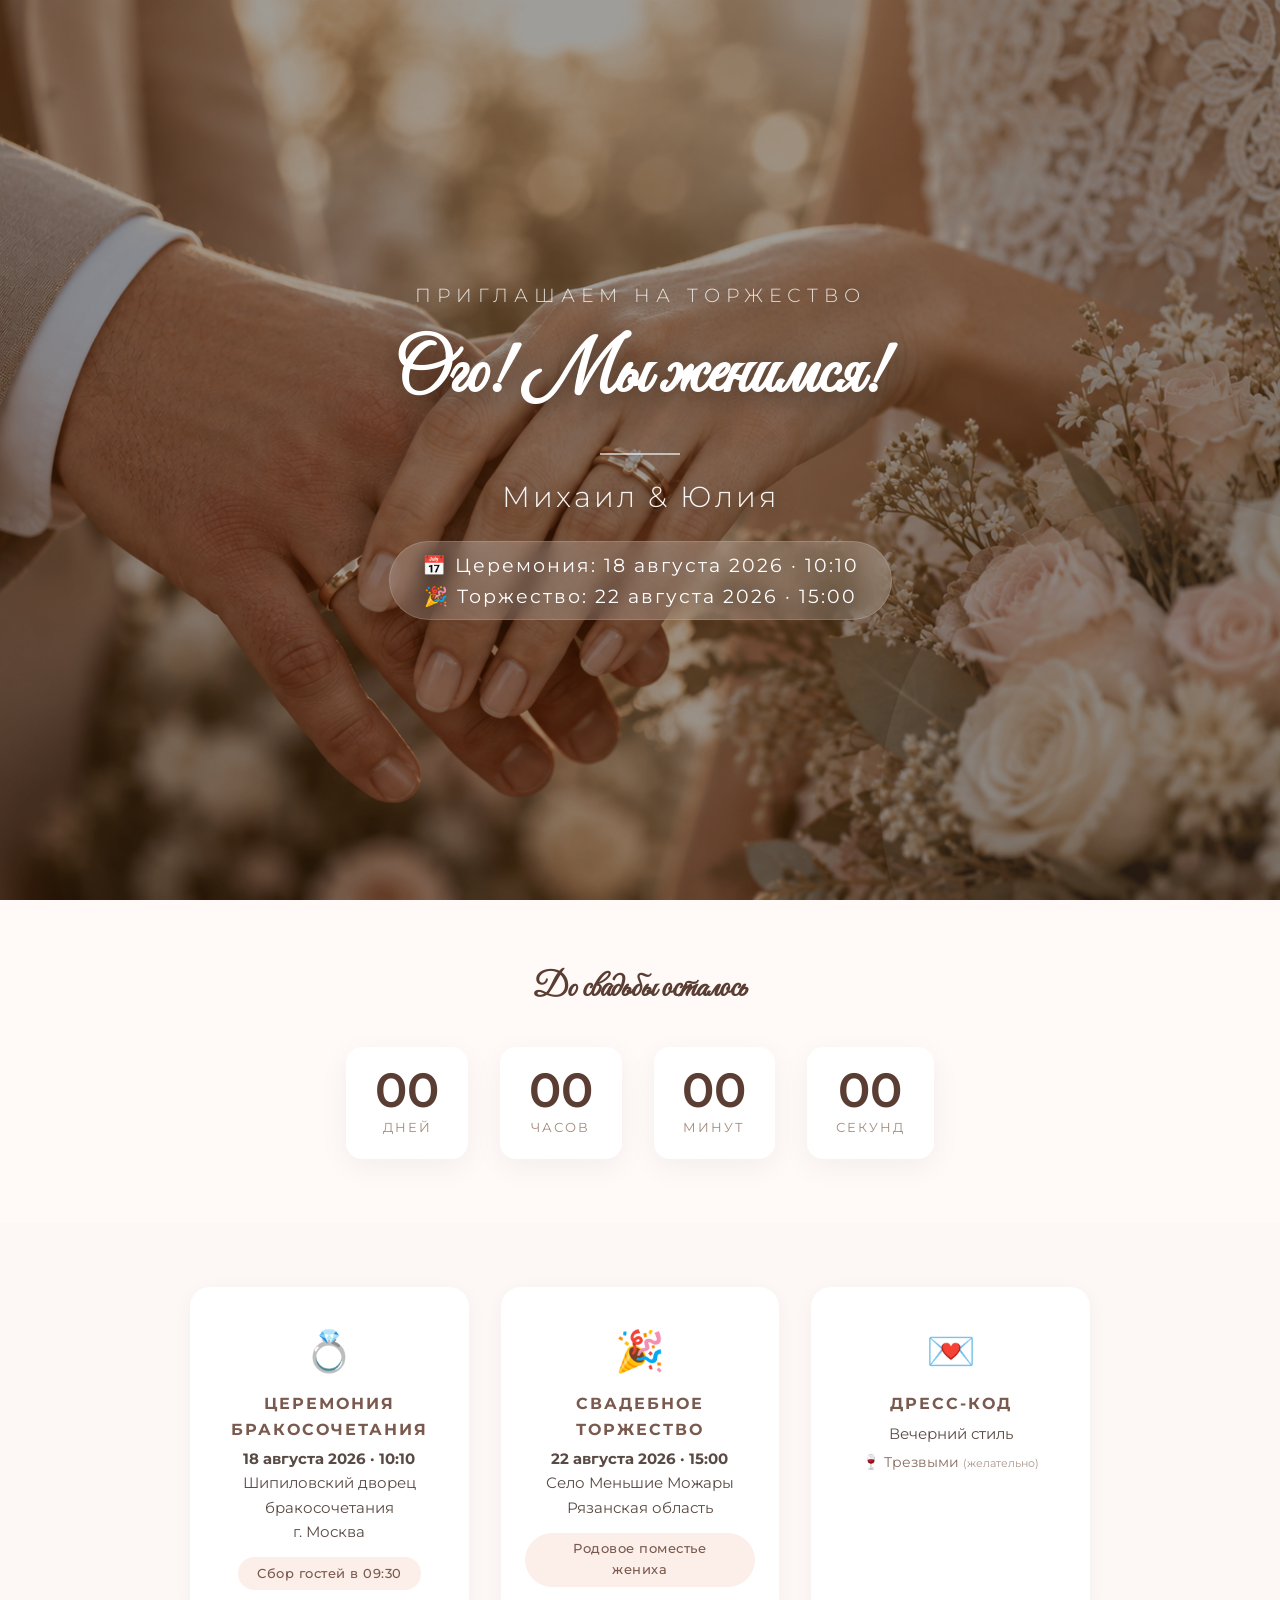
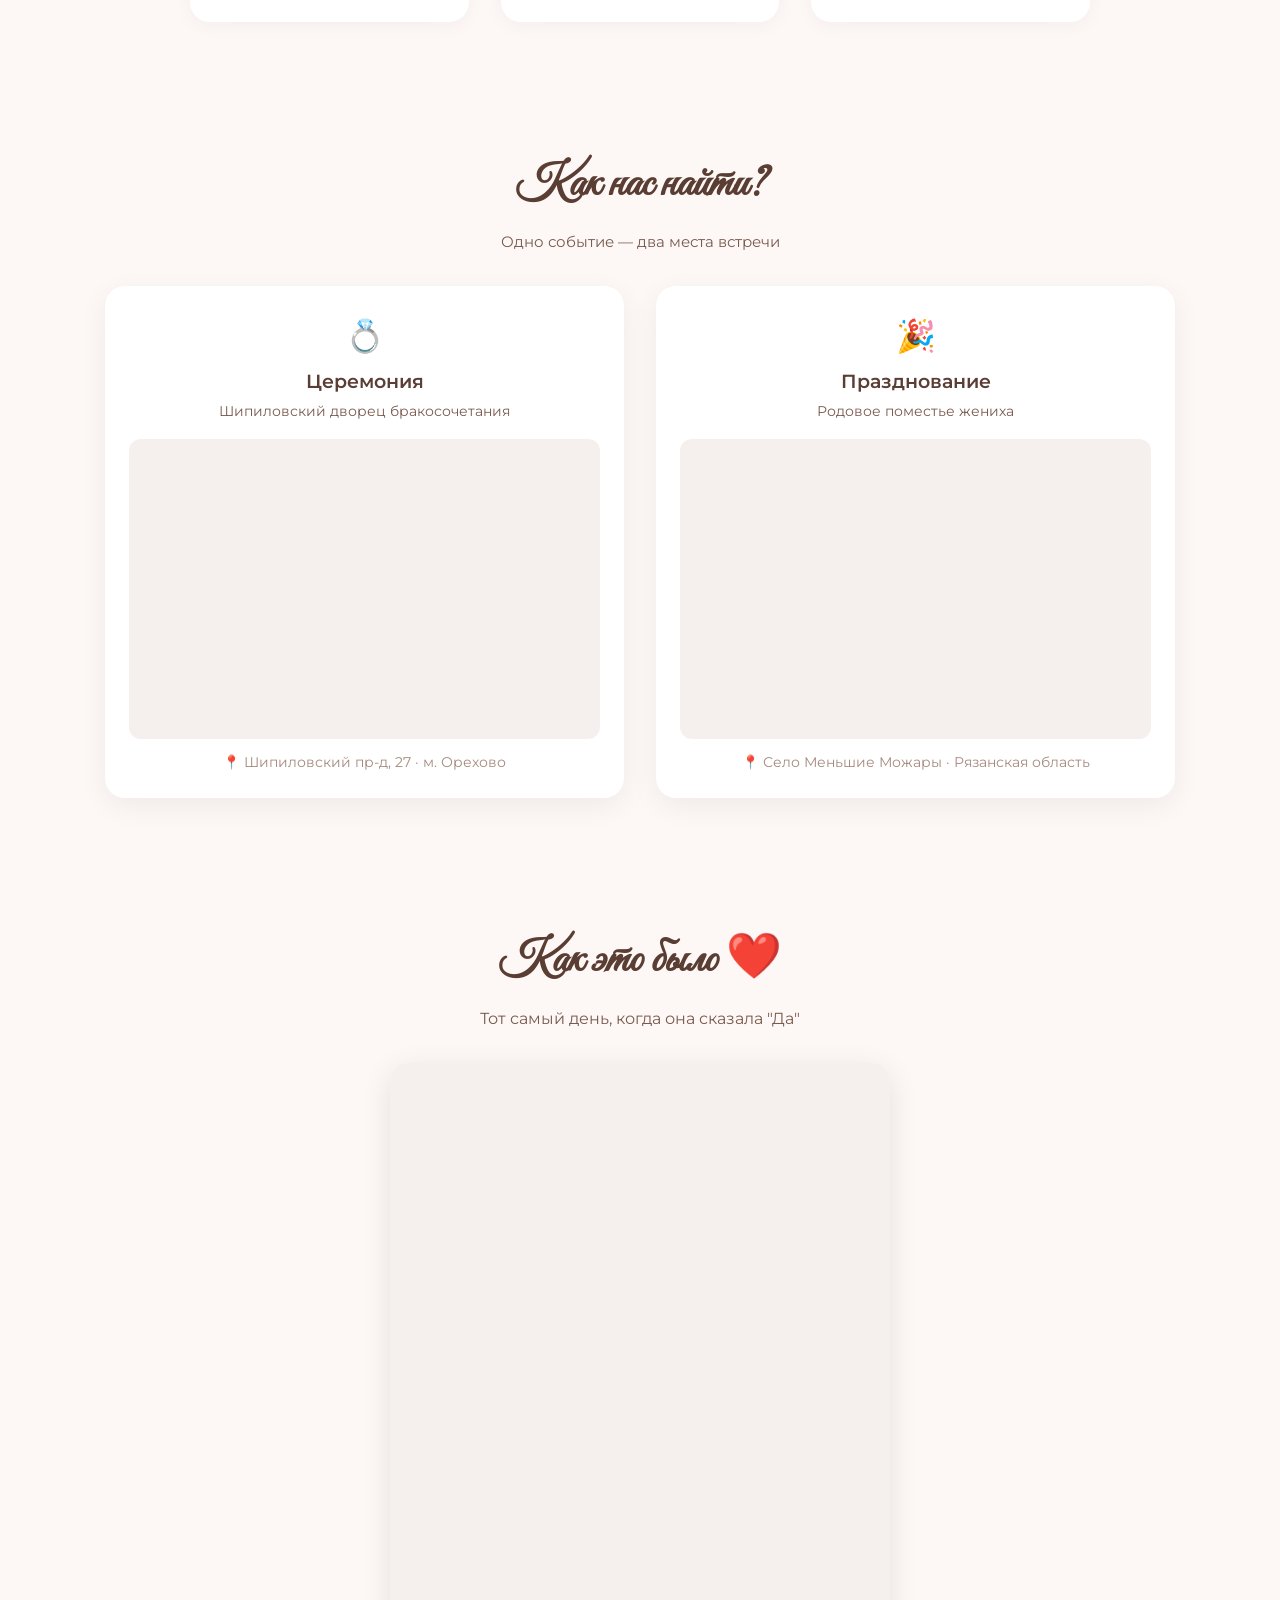
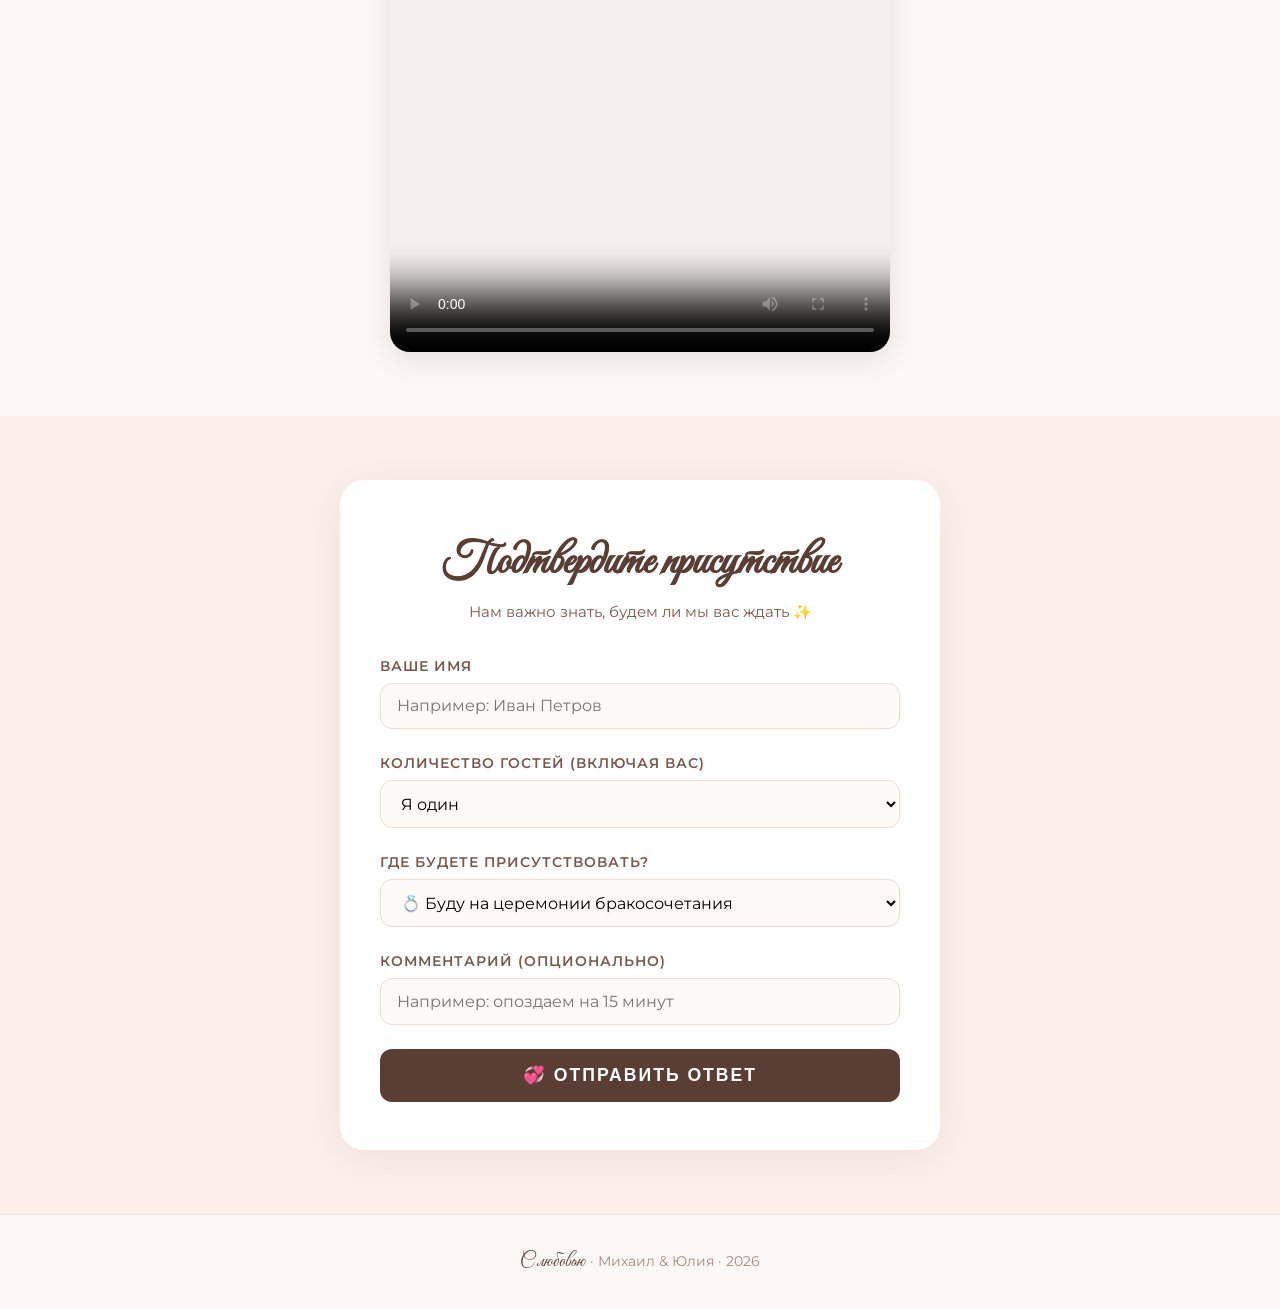
==== commit d7e9a425: "добавил видео" ====
--- a/index.html
+++ b/index.html
@@ -15,13 +15,6 @@
 
     <!-- ===== ГЛАВНЫЙ ЭКРАН ===== -->
     <section class="hero">
-        <!-- КОНТЕЙНЕР ДЛЯ СВЕТОВЫХ ПЯТЕН -->
-        <div class="light-container">
-            <div class="light-spot"></div>
-            <div class="light-spot"></div>
-            <div class="light-spot"></div>
-        </div>
-        
         <div class="hero-content">
             <p class="hero-subtitle fade-in">Приглашаем на торжество</p>
             <h1 class="hero-title fade-in fade-in-d1">Ого! Мы женимся!</h1>
@@ -144,6 +137,20 @@
         </div>
     </section>
 
+<!-- ===== ВИДЕО ПРЕДЛОЖЕНИЯ ===== -->
+    <section class="video-section">
+        <div class="video-container">
+            <h2 class="video-title">Как это было ❤️</h2>
+            <p class="video-subtitle">Тот самый день, когда она сказала "Да"</p>
+            <div class="video-wrapper">
+                <video controls preload="metadata" poster="img/video-poster.jpg">
+                    <source src="video/proposal.mp4" type="video/mp4" />
+                    Ваш браузер не поддерживает видео.
+                </video>
+            </div>
+        </div>
+    </section>
+
     <!-- ===== RSVP ФОРМА ===== -->
     <section class="rsvp-section">
         <div class="rsvp-container">
--- a/style.css
+++ b/style.css
@@ -39,54 +39,7 @@
     width: 100%;
     height: 100%;
     background: rgba(0, 0, 0, 0.35);
-    z-index: 1;
-}
-
-/* ========== СВЕТОВЫЕ ПЯТНА ========== */
-.light-container {
-    position: absolute;
-    top: 0;
-    left: 0;
-    width: 100%;
-    height: 100%;
     z-index: 0;
-    pointer-events: none;
-    overflow: hidden;
-}
-
-.light-spot {
-    position: absolute;
-    border-radius: 50%;
-    filter: blur(80px);
-    animation: moveLight 12s ease-in-out infinite alternate;
-}
-
-.light-spot:nth-child(1) {
-    width: 500px;
-    height: 500px;
-    background: radial-gradient(circle, rgba(255, 182, 193, 0.35), rgba(255, 182, 193, 0));
-    top: -10%;
-    left: -5%;
-    animation-delay: 0s;
-}
-
-.light-spot:nth-child(2) {
-    width: 400px;
-    height: 400px;
-    background: radial-gradient(circle, rgba(255, 215, 0, 0.25), rgba(255, 215, 0, 0));
-    bottom: -10%;
-    right: -5%;
-    animation-delay: -4s;
-}
-
-.light-spot:nth-child(3) {
-    width: 350px;
-    height: 350px;
-    background: radial-gradient(circle, rgba(255, 105, 180, 0.2), rgba(255, 105, 180, 0));
-    top: 50%;
-    left: 50%;
-    transform: translate(-50%, -50%);
-    animation-delay: -8s;
 }
 
 /* Декоративный круг */
@@ -99,12 +52,12 @@
     border-radius: 50%;
     bottom: -200px;
     right: -200px;
-    z-index: 1;
+    z-index: 0;
 }
 
 .hero-content {
     position: relative;
-    z-index: 2;
+    z-index: 1;
     max-width: 800px;
     color: white;
     text-shadow: 0 2px 20px rgba(0, 0, 0, 0.5);
@@ -153,24 +106,6 @@
     height: 2px;
     background: rgba(255, 255, 255, 0.6);
     margin: 1.2rem auto;
-}
-
-@keyframes moveLight {
-    0% {
-        transform: translate(0, 0) scale(1);
-    }
-    25% {
-        transform: translate(30px, -20px) scale(1.1);
-    }
-    50% {
-        transform: translate(-20px, 30px) scale(0.9);
-    }
-    75% {
-        transform: translate(15px, 15px) scale(1.05);
-    }
-    100% {
-        transform: translate(-10px, -10px) scale(1.15);
-    }
 }
 
 /* ========== ТАЙМЕР ========== */
@@ -525,21 +460,6 @@
     .hero {
         background-attachment: scroll;
     }
-    .light-spot {
-        filter: blur(50px);
-    }
-    .light-spot:nth-child(1) {
-        width: 300px;
-        height: 300px;
-    }
-    .light-spot:nth-child(2) {
-        width: 250px;
-        height: 250px;
-    }
-    .light-spot:nth-child(3) {
-        width: 200px;
-        height: 200px;
-    }
     .maps-grid {
         grid-template-columns: 1fr;
         gap: 1.5rem;
@@ -599,4 +519,61 @@
     .map-container {
         padding: 0 5px;
     }
+}
+
+/* ========== ВИДЕО ========== */
+.video-section {
+    padding: 4rem 1rem;
+    background: #fdf8f5;
+}
+
+.video-container {
+    max-width: 500px;
+    margin: 0 auto;
+}
+
+.video-title {
+    text-align: center;
+    font-family: 'Great Vibes', cursive;
+    font-size: 2.8rem;
+    color: #5a3d33;
+    margin-bottom: 0.5rem;
+}
+
+.video-subtitle {
+    text-align: center;
+    color: #7a5a4f;
+    margin-bottom: 2rem;
+    font-size: 1rem;
+}
+
+.video-wrapper {
+    position: relative;
+    padding-bottom: 177.78%; /* 9:16 — вертикальное */
+    height: 0;
+    overflow: hidden;
+    border-radius: 20px;
+    box-shadow: 0 8px 30px rgba(0, 0, 0, 0.1);
+    background: #f5f0ed;
+}
+
+.video-wrapper video {
+    position: absolute;
+    top: 0;
+    left: 0;
+    width: 100%;
+    height: 100%;
+    display: block;
+    border: none;
+    outline: none;
+}
+
+/* Адаптивность */
+@media (max-width: 600px) {
+    .video-title {
+        font-size: 2rem;
+    }
+    .video-wrapper {
+        border-radius: 12px;
+    }
 }
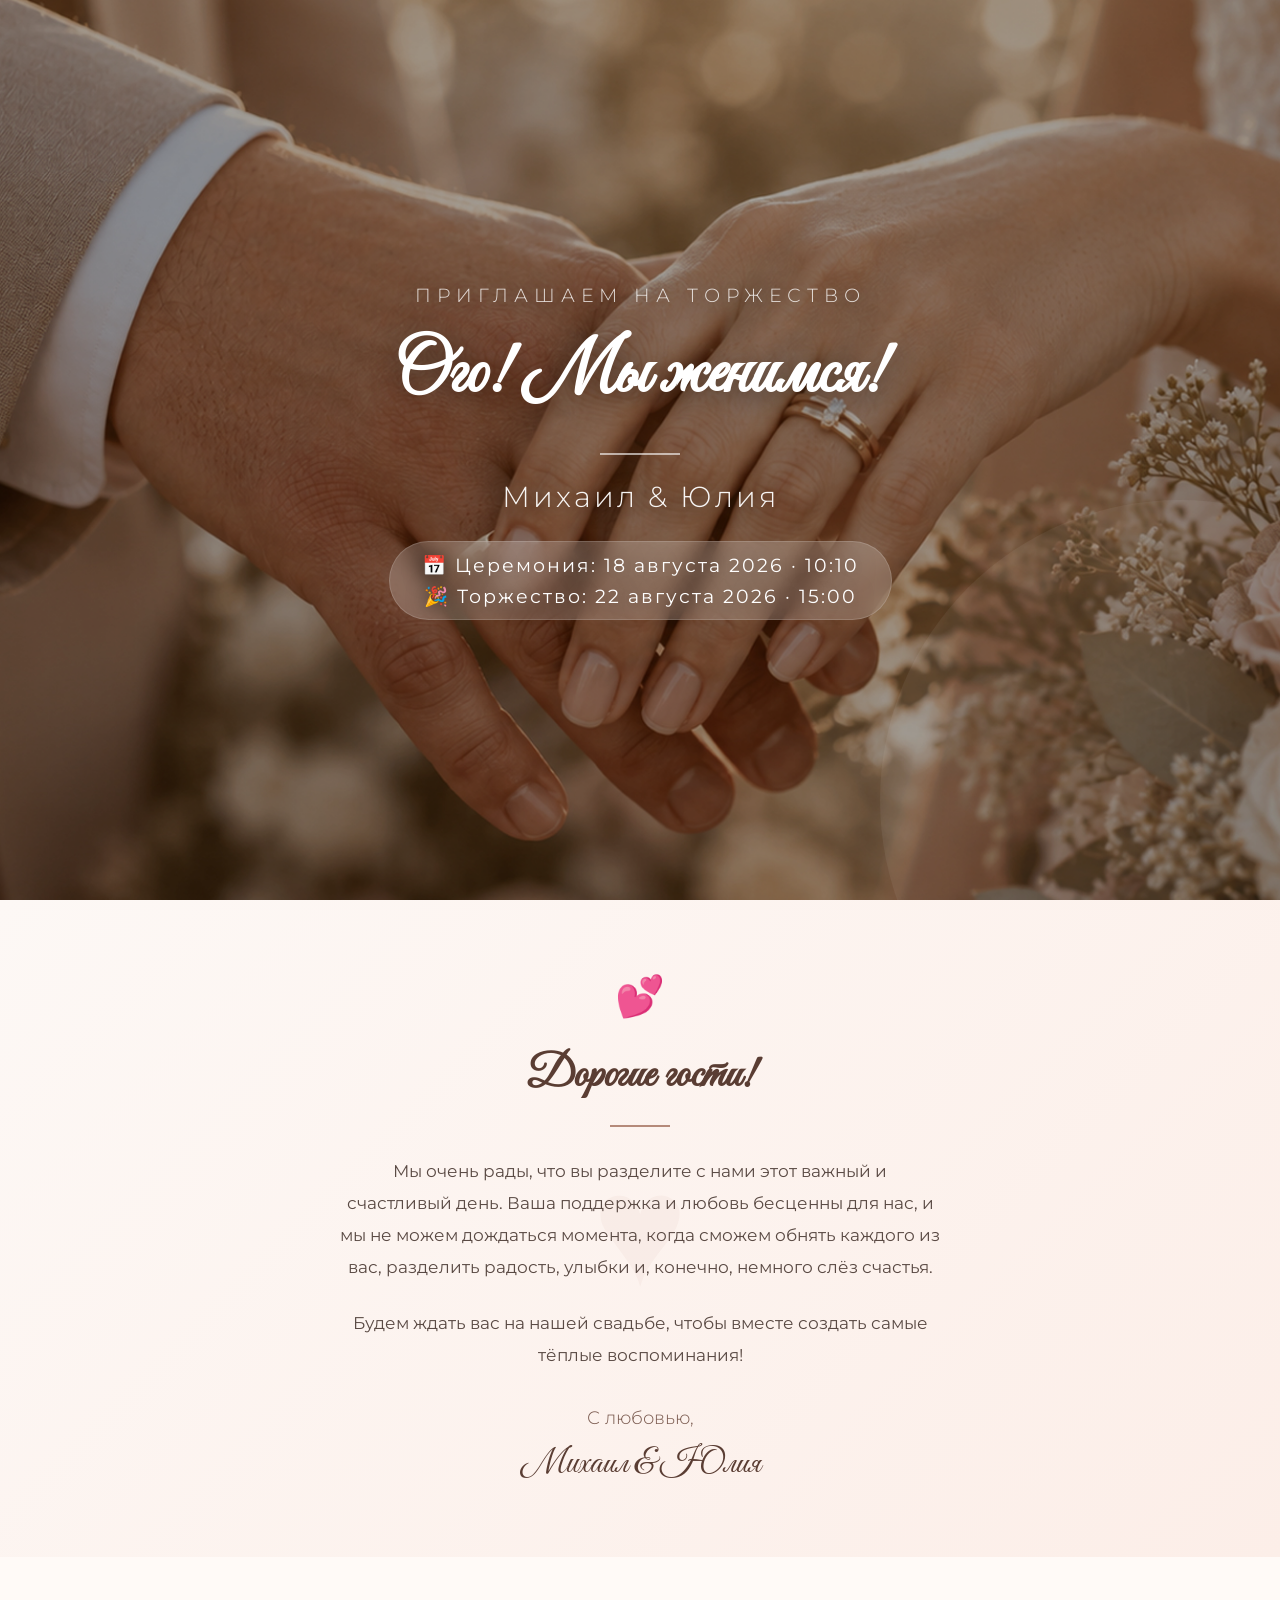
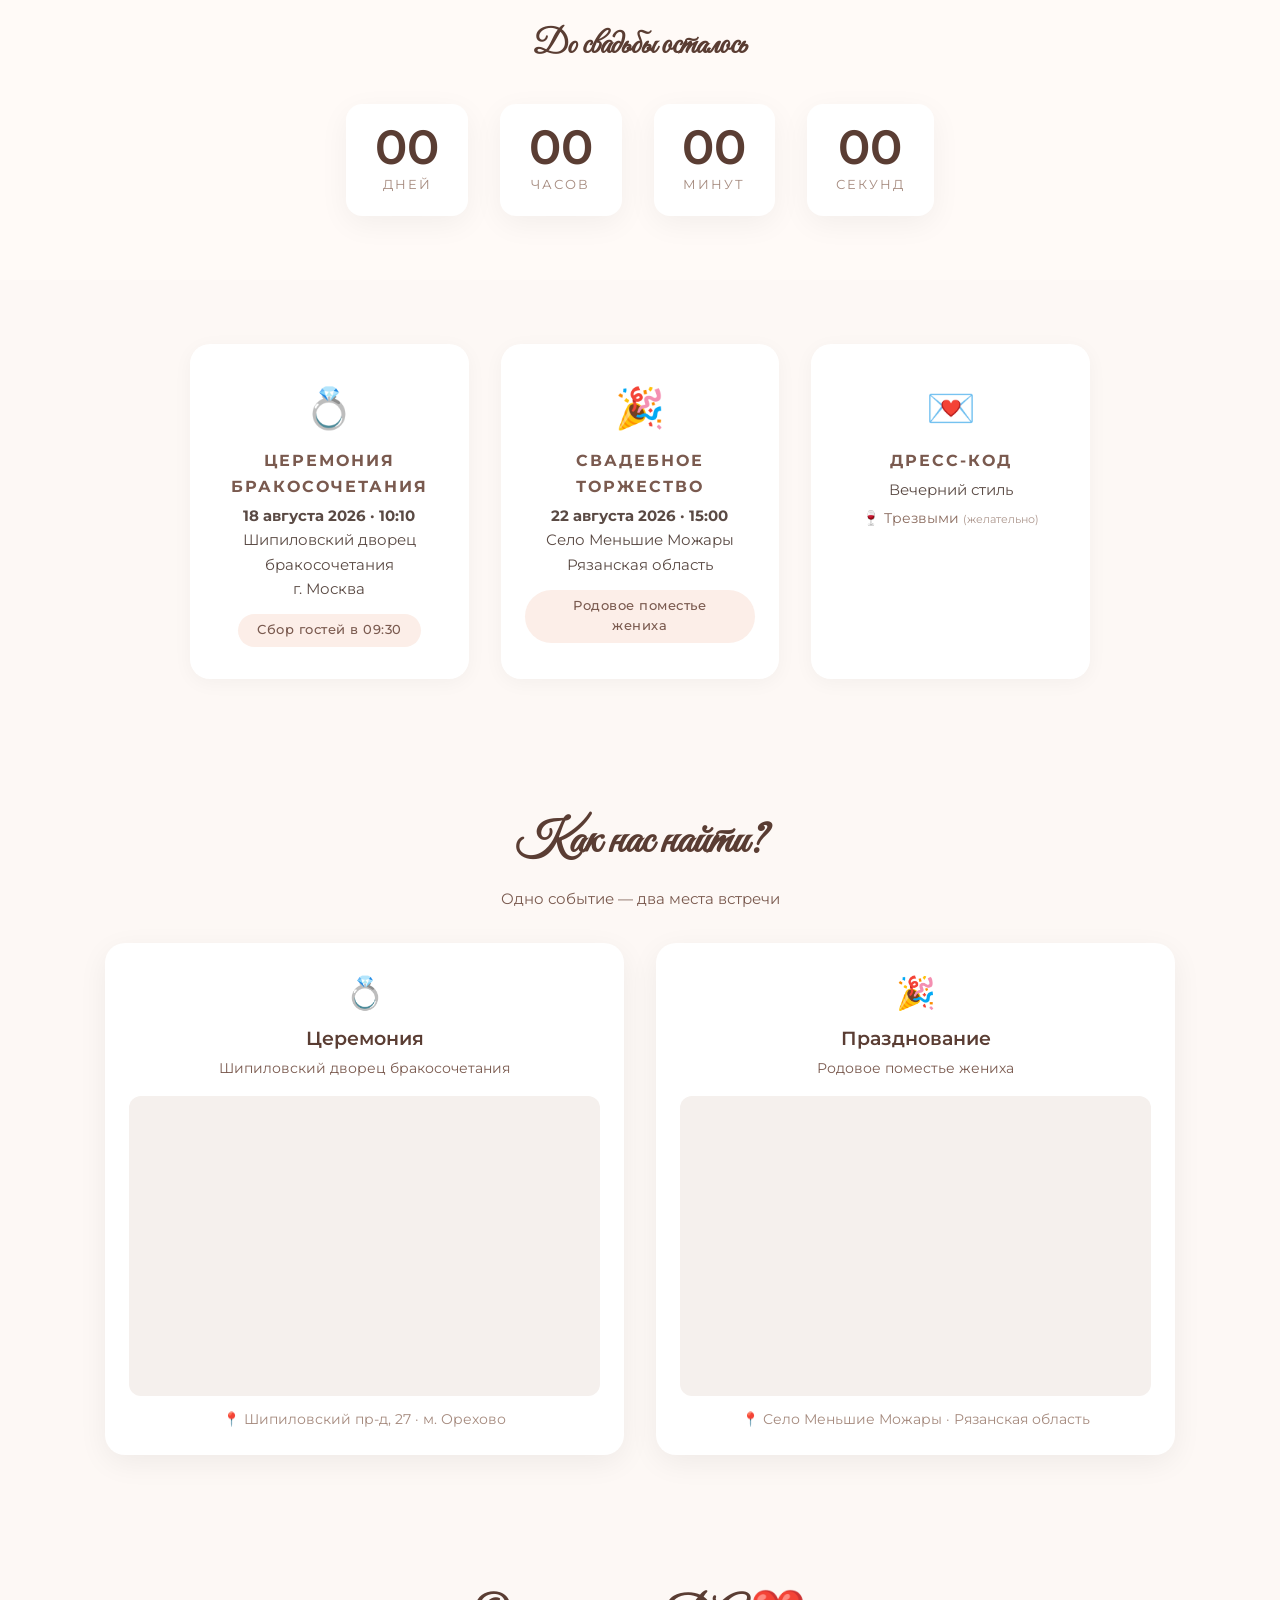
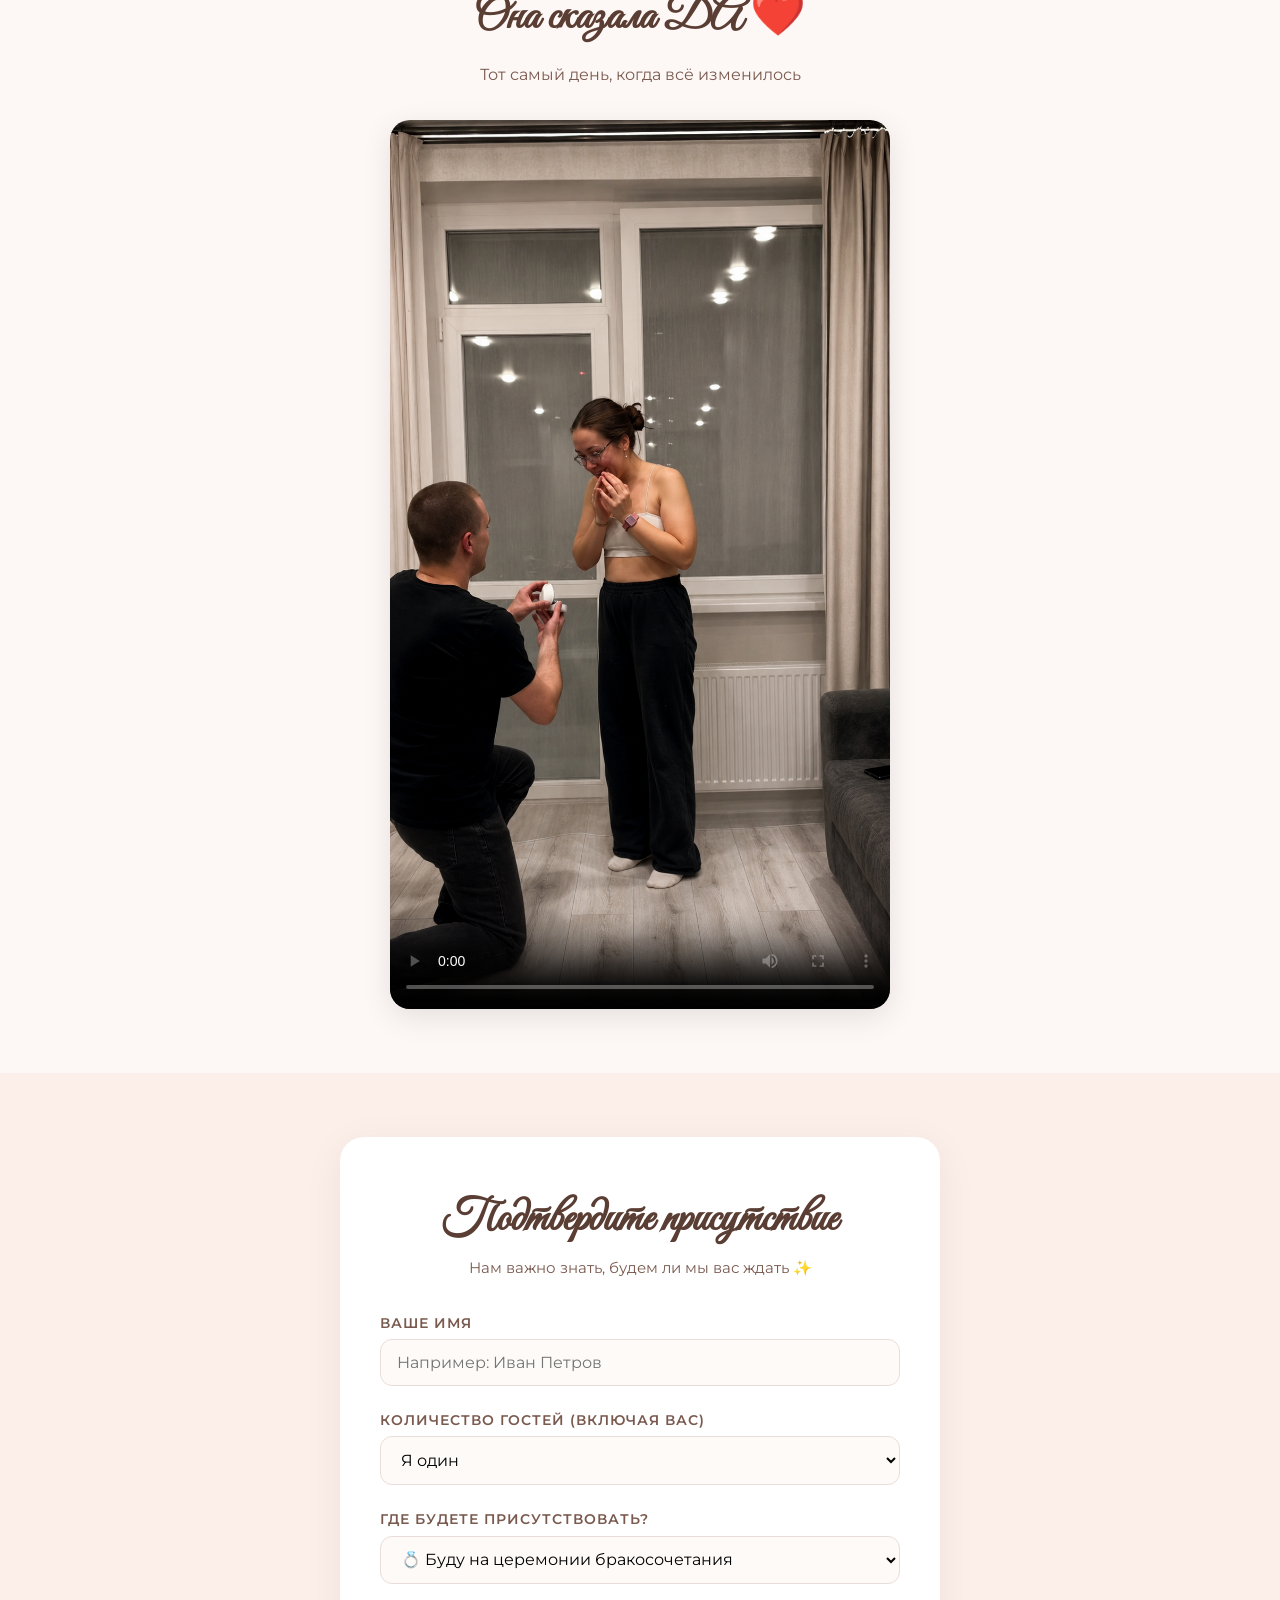
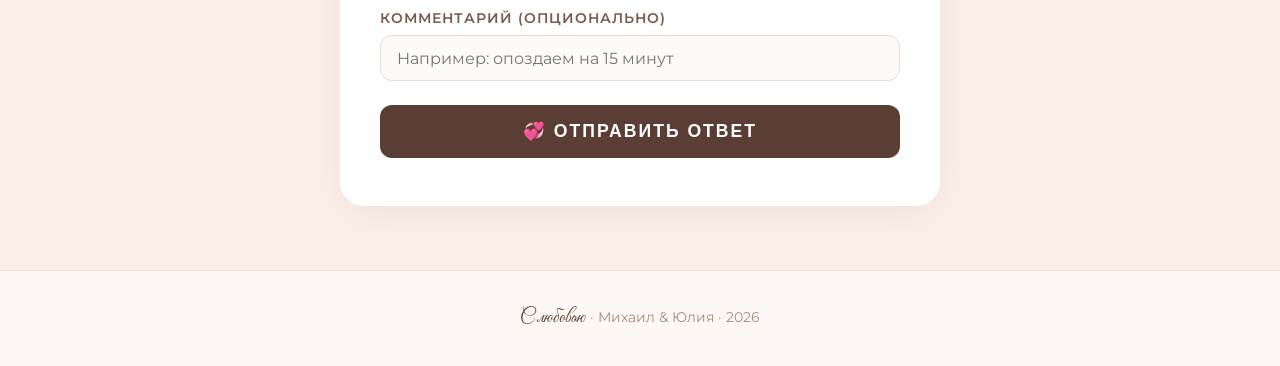
==== commit 7bcc356f: "добавил обращение молодоженов" ====
--- a/index.html
+++ b/index.html
@@ -27,6 +27,28 @@
         </div>
     </section>
 
+    <!-- ===== ОБРАЩЕНИЕ МОЛОДОЖЁНОВ ===== -->
+    <section class="message-section">
+        <div class="message-container">
+            <div class="message-icon fade-in">💕</div>
+            <h2 class="message-title fade-in fade-in-d1">Дорогие гости!</h2>
+            <div class="message-divider fade-in fade-in-d1"></div>
+            <p class="message-text fade-in fade-in-d2">
+                Мы очень рады, что вы разделите с нами этот важный и счастливый день.
+                Ваша поддержка и любовь бесценны для нас, и мы не можем дождаться момента,
+                когда сможем обнять каждого из вас, разделить радость, улыбки и, конечно,
+                немного слёз счастья.
+            </p>
+            <p class="message-text fade-in fade-in-d3">
+                Будем ждать вас на нашей свадьбе, чтобы вместе создать самые тёплые воспоминания!
+            </p>
+            <div class="message-signature fade-in fade-in-d4">
+                С любовью, <br />
+                <span>Михаил &amp; Юлия</span>
+            </div>
+        </div>
+    </section>
+
     <!-- ===== ТАЙМЕР ===== -->
     <section class="timer-section">
         <h2 class="timer-title">До свадьбы осталось</h2>
@@ -137,12 +159,12 @@
         </div>
     </section>
 
-<!-- ===== ВИДЕО ПРЕДЛОЖЕНИЯ ===== -->
+    <!-- ===== ВИДЕО ПРЕДЛОЖЕНИЯ ===== -->
     <section class="video-section">
         <div class="video-container">
-            <h2 class="video-title">Как это было ❤️</h2>
-            <p class="video-subtitle">Тот самый день, когда она сказала "Да"</p>
-            <div class="video-wrapper">
+            <h2 class="video-title fade-in">Она сказала ДА ❤️</h2>
+            <p class="video-subtitle fade-in fade-in-d1">Тот самый день, когда всё изменилось</p>
+            <div class="video-wrapper fade-in fade-in-d2">
                 <video controls preload="metadata" poster="img/video-poster.jpg">
                     <source src="video/proposal.mp4" type="video/mp4" />
                     Ваш браузер не поддерживает видео.
@@ -154,10 +176,10 @@
     <!-- ===== RSVP ФОРМА ===== -->
     <section class="rsvp-section">
         <div class="rsvp-container">
-            <h2 class="rsvp-title">Подтвердите присутствие</h2>
-            <p class="rsvp-subtitle">Нам важно знать, будем ли мы вас ждать ✨</p>
-
-            <form id="rsvpForm">
+            <h2 class="rsvp-title fade-in">Подтвердите присутствие</h2>
+            <p class="rsvp-subtitle fade-in fade-in-d1">Нам важно знать, будем ли мы вас ждать ✨</p>
+
+            <form id="rsvpForm" class="fade-in fade-in-d2">
                 <div class="form-group">
                     <label for="name">Ваше имя</label>
                     <input type="text" id="name" name="name" placeholder="Например: Иван Петров" required />
--- a/style.css
+++ b/style.css
@@ -576,4 +576,99 @@
     .video-wrapper {
         border-radius: 12px;
     }
+}
+
+/* ========== ОБРАЩЕНИЕ МОЛОДОЖЁНОВ ========== */
+.message-section {
+    padding: 4rem 1.5rem;
+    background: linear-gradient(135deg, #fdf8f5 0%, #fceee8 100%);
+    position: relative;
+    overflow: hidden;
+}
+
+.message-section::before {
+    content: '♥';
+    position: absolute;
+    font-size: 10rem;
+    color: rgba(181, 138, 122, 0.06);
+    top: 50%;
+    left: 50%;
+    transform: translate(-50%, -50%);
+    pointer-events: none;
+}
+
+.message-container {
+    max-width: 700px;
+    margin: 0 auto;
+    text-align: center;
+    position: relative;
+    z-index: 1;
+}
+
+.message-icon {
+    font-size: 2.5rem;
+    display: block;
+    margin-bottom: 0.8rem;
+}
+
+.message-title {
+    font-family: 'Great Vibes', cursive;
+    font-size: 2.8rem;
+    color: #5a3d33;
+    margin-bottom: 0.5rem;
+}
+
+.message-divider {
+    width: 60px;
+    height: 2px;
+    background: #b58a7a;
+    margin: 0.8rem auto 1.8rem;
+}
+
+.message-text {
+    font-size: 1.05rem;
+    line-height: 1.9;
+    color: #5a4a44;
+    margin-bottom: 1.5rem;
+    max-width: 600px;
+    margin-left: auto;
+    margin-right: auto;
+}
+
+.message-text:last-of-type {
+    margin-bottom: 2rem;
+}
+
+.message-signature {
+    font-size: 1.1rem;
+    color: #7a5a4f;
+    font-weight: 300;
+}
+
+.message-signature span {
+    font-family: 'Great Vibes', cursive;
+    font-size: 2.2rem;
+    color: #5a3d33;
+    display: inline-block;
+    margin-top: 0.3rem;
+}
+
+/* Адаптивность */
+@media (max-width: 600px) {
+    .message-section {
+        padding: 3rem 1.2rem;
+    }
+    .message-title {
+        font-size: 2.2rem;
+    }
+    .message-text {
+        font-size: 0.95rem;
+        line-height: 1.7;
+    }
+    .message-signature span {
+        font-size: 1.8rem;
+    }
+    .message-icon {
+        font-size: 2rem;
+    }
 }
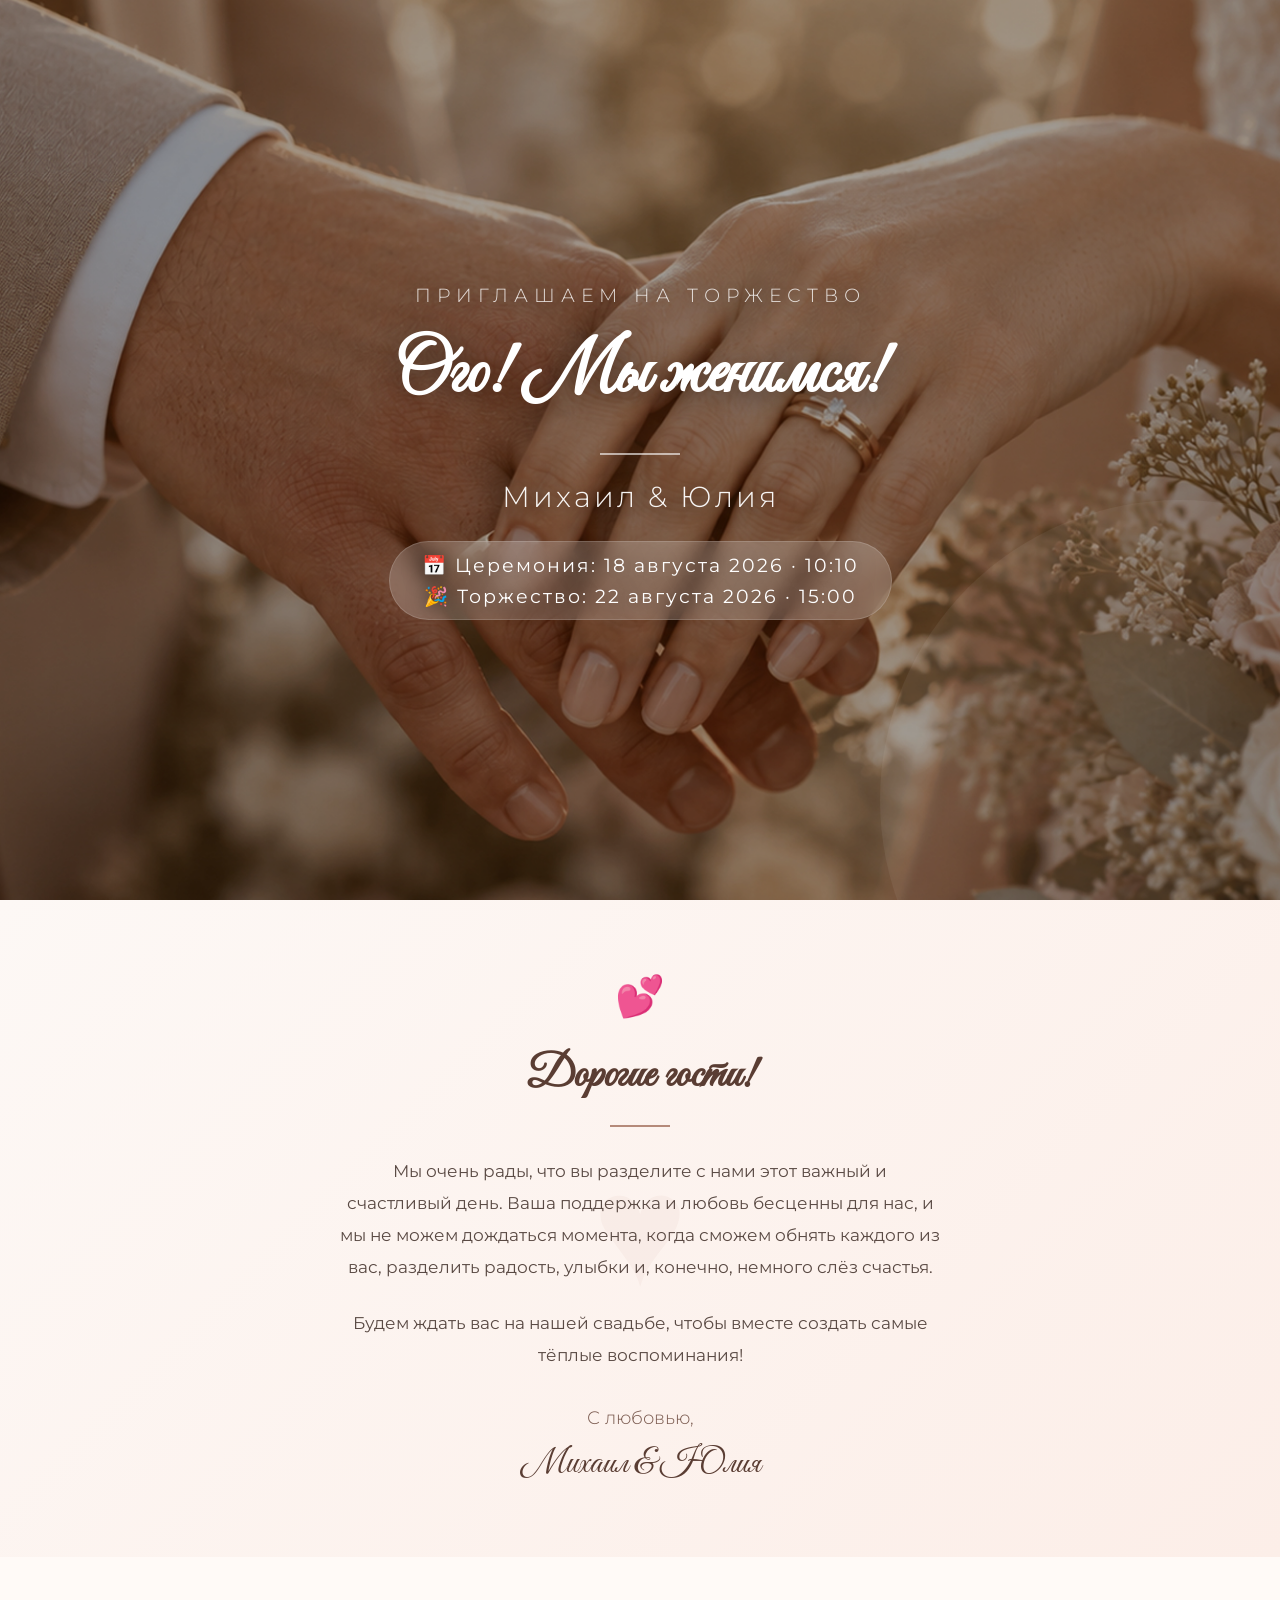
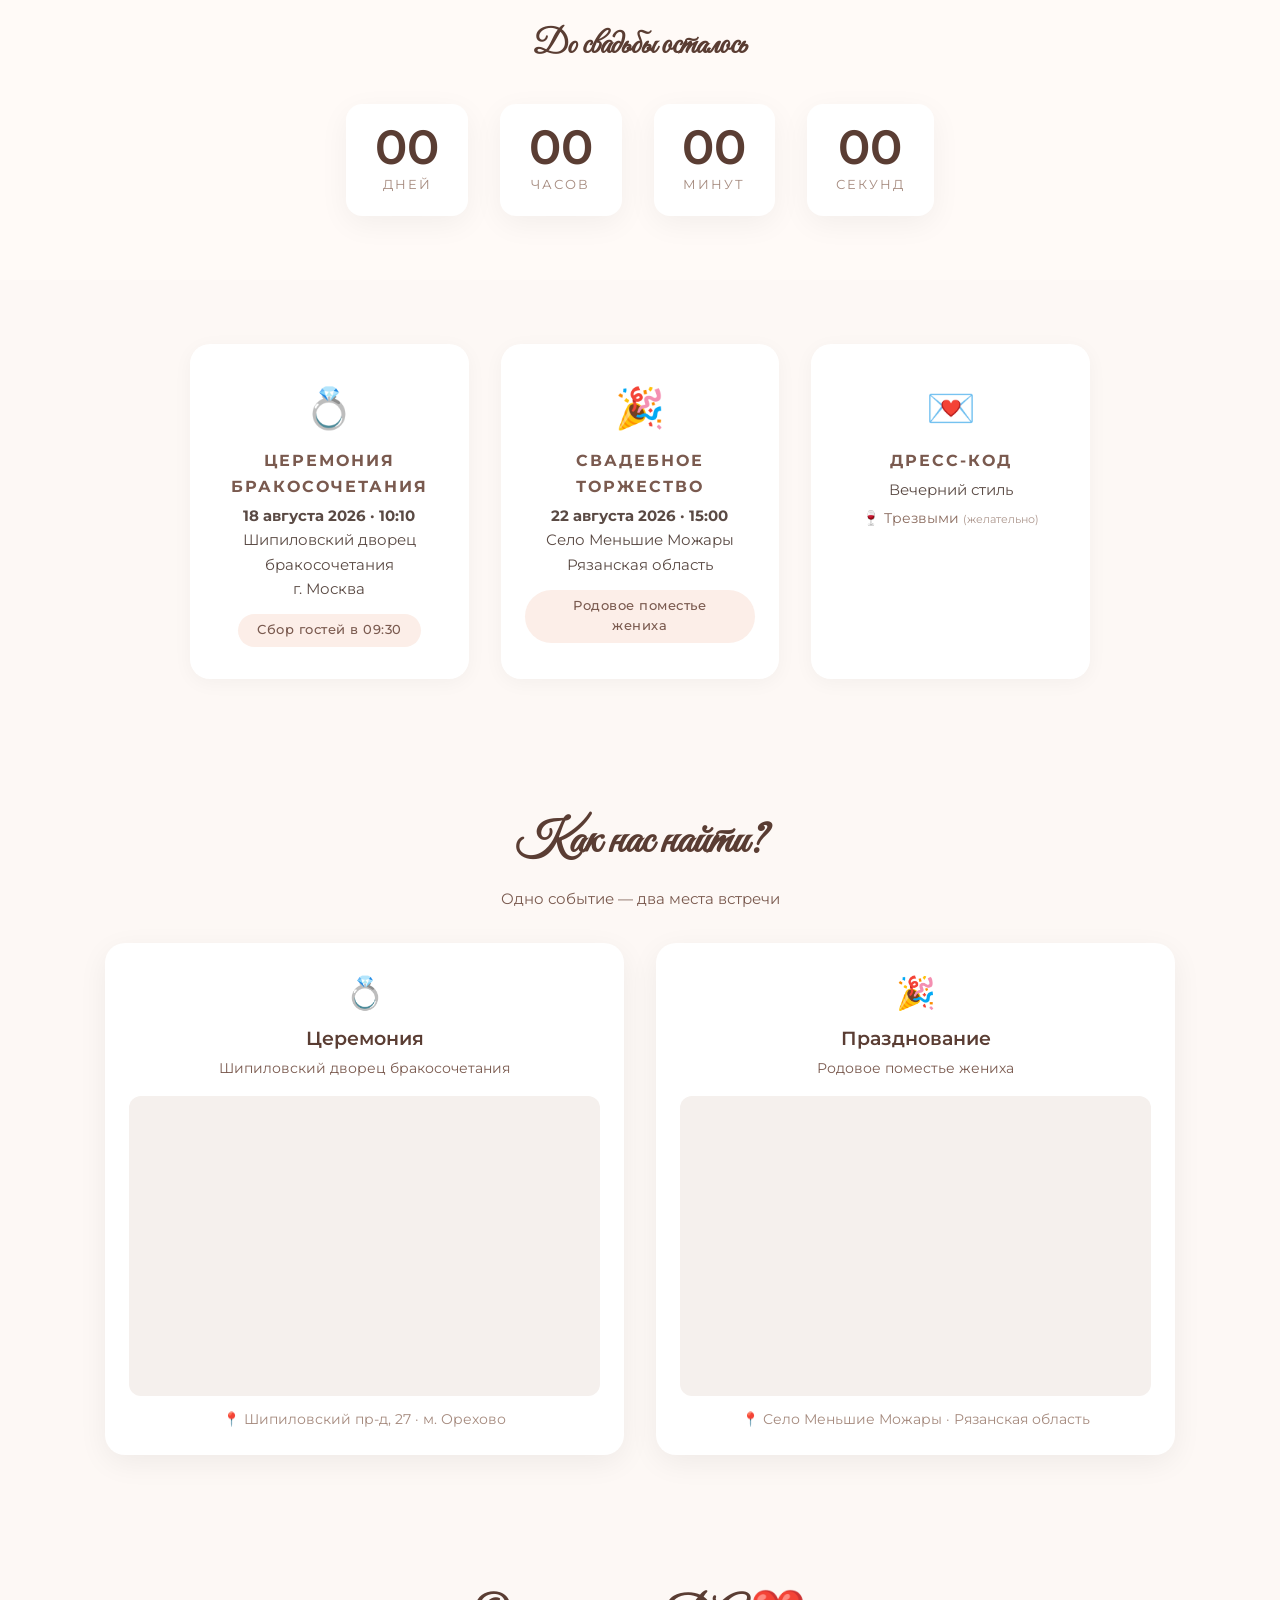
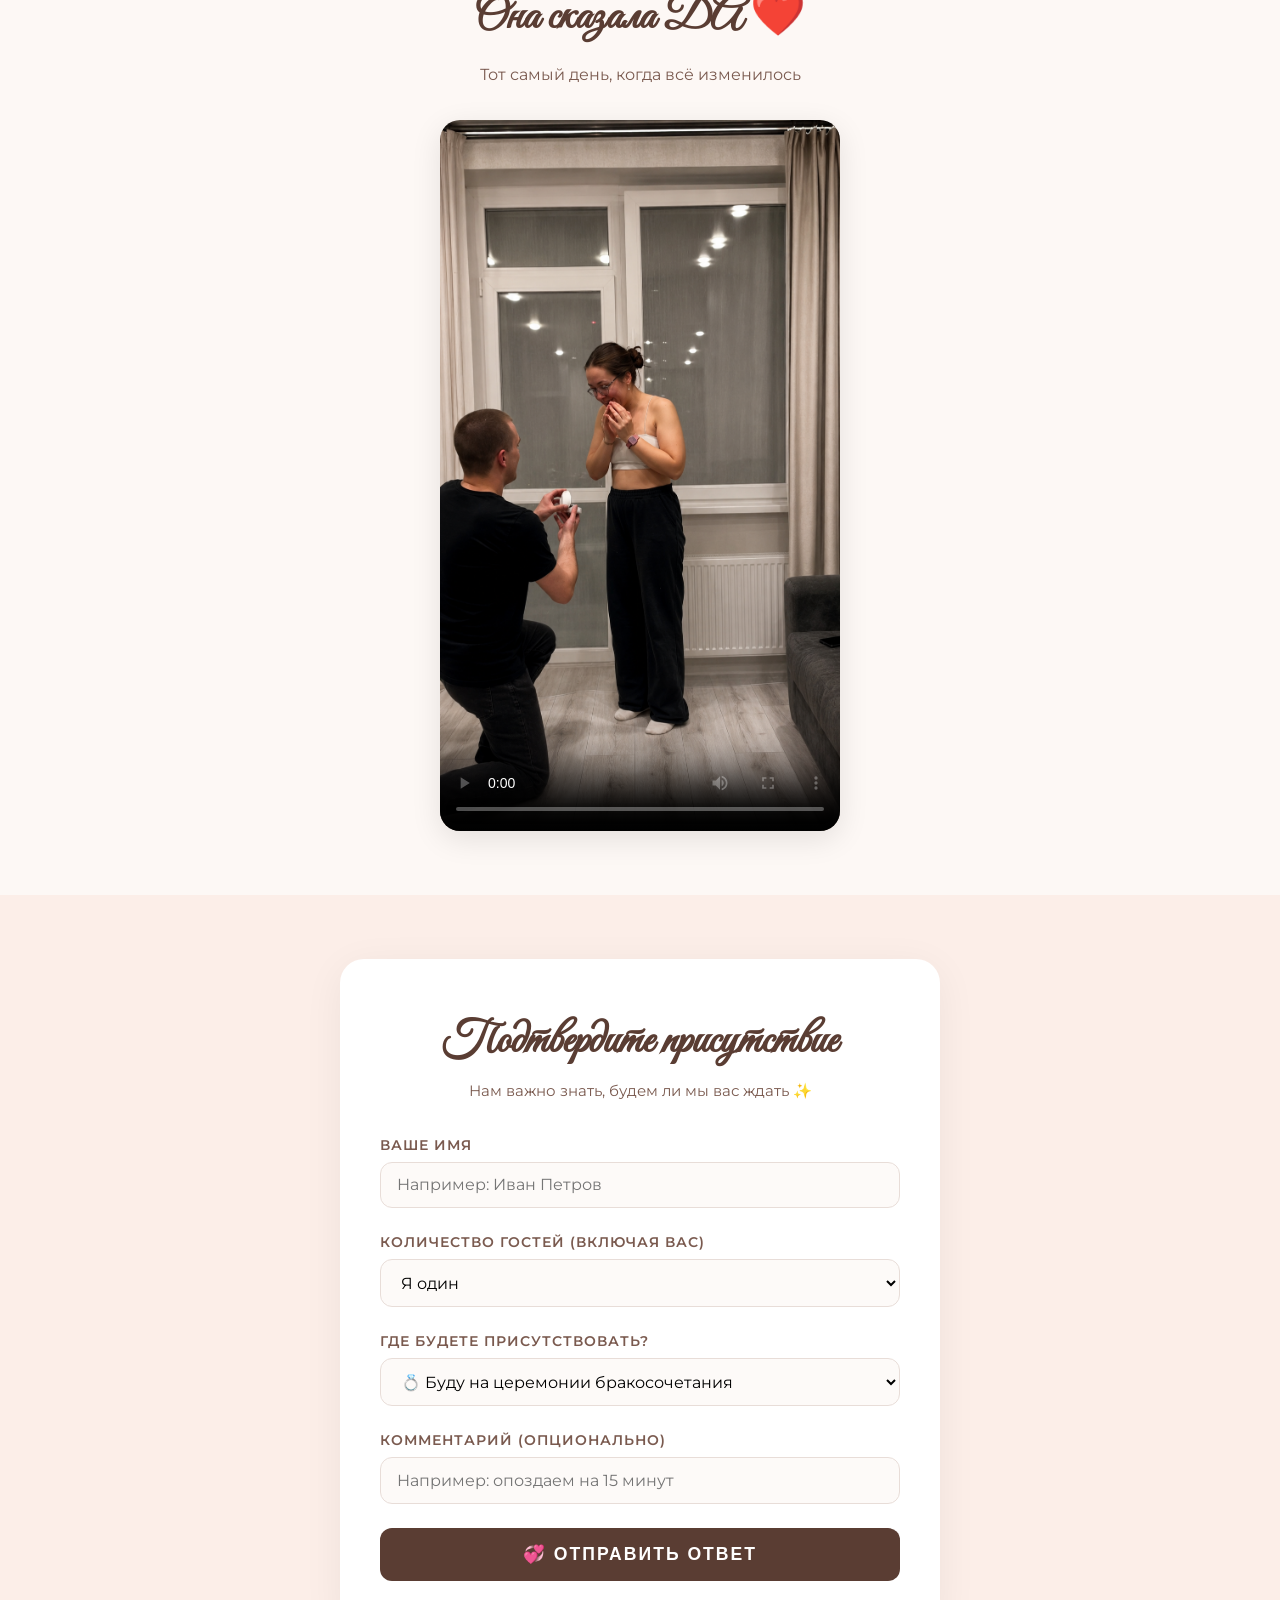
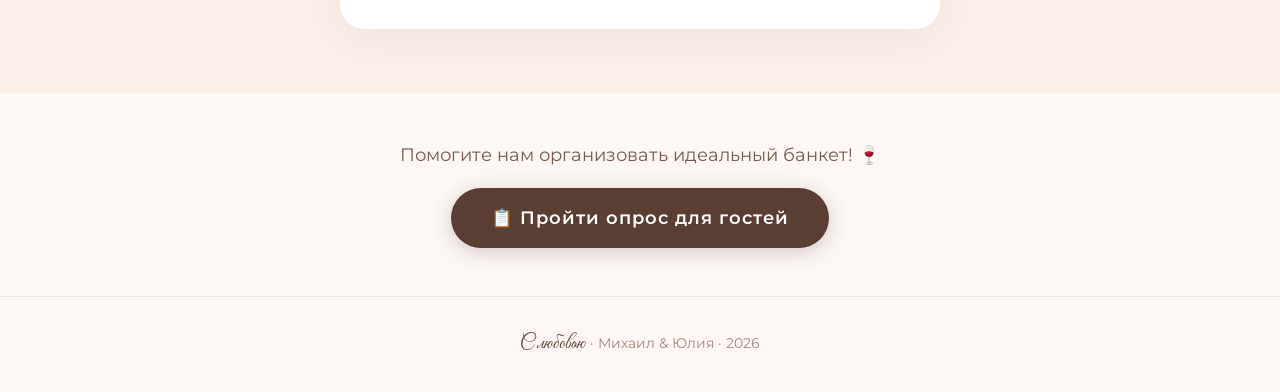
==== commit ab40ea3c: "добавил опросик" ====
--- a/index.html
+++ b/index.html
@@ -223,6 +223,14 @@
         </div>
     </section>
 
+    <!-- ===== КНОПКА НА ОПРОС ===== -->
+    <section class="poll-button-section">
+        <div class="poll-button-container">
+            <p class="poll-button-text">Помогите нам организовать идеальный банкет! 🍷</p>
+            <a href="poll.html" class="btn-poll">📋 Пройти опрос для гостей</a>
+        </div>
+    </section>
+
     <!-- ===== ПОДВАЛ ===== -->
     <footer class="footer">
         <span>С любовью</span> · Михаил &amp; Юлия · 2026
--- a/style.css
+++ b/style.css
@@ -30,7 +30,6 @@
     background-attachment: fixed;
 }
 
-/* Затемнение */
 .hero::before {
     content: '';
     position: absolute;
@@ -42,7 +41,6 @@
     z-index: 0;
 }
 
-/* Декоративный круг */
 .hero::after {
     content: '';
     position: absolute;
@@ -108,6 +106,81 @@
     margin: 1.2rem auto;
 }
 
+/* ========== ОБРАЩЕНИЕ МОЛОДОЖЁНОВ ========== */
+.message-section {
+    padding: 4rem 1.5rem;
+    background: linear-gradient(135deg, #fdf8f5 0%, #fceee8 100%);
+    position: relative;
+    overflow: hidden;
+}
+
+.message-section::before {
+    content: '♥';
+    position: absolute;
+    font-size: 10rem;
+    color: rgba(181, 138, 122, 0.06);
+    top: 50%;
+    left: 50%;
+    transform: translate(-50%, -50%);
+    pointer-events: none;
+}
+
+.message-container {
+    max-width: 700px;
+    margin: 0 auto;
+    text-align: center;
+    position: relative;
+    z-index: 1;
+}
+
+.message-icon {
+    font-size: 2.5rem;
+    display: block;
+    margin-bottom: 0.8rem;
+}
+
+.message-title {
+    font-family: 'Great Vibes', cursive;
+    font-size: 2.8rem;
+    color: #5a3d33;
+    margin-bottom: 0.5rem;
+}
+
+.message-divider {
+    width: 60px;
+    height: 2px;
+    background: #b58a7a;
+    margin: 0.8rem auto 1.8rem;
+}
+
+.message-text {
+    font-size: 1.05rem;
+    line-height: 1.9;
+    color: #5a4a44;
+    margin-bottom: 1.5rem;
+    max-width: 600px;
+    margin-left: auto;
+    margin-right: auto;
+}
+
+.message-text:last-of-type {
+    margin-bottom: 2rem;
+}
+
+.message-signature {
+    font-size: 1.1rem;
+    color: #7a5a4f;
+    font-weight: 300;
+}
+
+.message-signature span {
+    font-family: 'Great Vibes', cursive;
+    font-size: 2.2rem;
+    color: #5a3d33;
+    display: inline-block;
+    margin-top: 0.3rem;
+}
+
 /* ========== ТАЙМЕР ========== */
 .timer-section {
     padding: 4rem 1rem;
@@ -303,6 +376,58 @@
     margin-top: 0.8rem;
     font-size: 0.85rem;
     color: #a58a7e;
+}
+
+/* ========== ВИДЕО ========== */
+.video-section {
+    padding: 4rem 1rem;
+    background: #fdf8f5;
+}
+
+.video-container {
+    max-width: 500px;
+    margin: 0 auto;
+    display: flex;
+    flex-direction: column;
+    align-items: center;
+}
+
+.video-title {
+    text-align: center;
+    font-family: 'Great Vibes', cursive;
+    font-size: 2.8rem;
+    color: #5a3d33;
+    margin-bottom: 0.5rem;
+}
+
+.video-subtitle {
+    text-align: center;
+    color: #7a5a4f;
+    margin-bottom: 2rem;
+    font-size: 1rem;
+}
+
+.video-wrapper {
+    position: relative;
+    width: 100%;
+    max-width: 400px;
+    aspect-ratio: 9 / 16;
+    overflow: hidden;
+    border-radius: 20px;
+    box-shadow: 0 8px 30px rgba(0, 0, 0, 0.1);
+    background: #f5f0ed;
+}
+
+.video-wrapper video {
+    position: absolute;
+    top: 0;
+    left: 0;
+    width: 100%;
+    height: 100%;
+    display: block;
+    border: none;
+    outline: none;
+    object-fit: cover;
 }
 
 /* ========== RSVP ФОРМА ========== */
@@ -519,142 +644,6 @@
     .map-container {
         padding: 0 5px;
     }
-}
-
-/* ========== ВИДЕО ========== */
-.video-section {
-    padding: 4rem 1rem;
-    background: #fdf8f5;
-}
-
-.video-container {
-    max-width: 500px;
-    margin: 0 auto;
-}
-
-.video-title {
-    text-align: center;
-    font-family: 'Great Vibes', cursive;
-    font-size: 2.8rem;
-    color: #5a3d33;
-    margin-bottom: 0.5rem;
-}
-
-.video-subtitle {
-    text-align: center;
-    color: #7a5a4f;
-    margin-bottom: 2rem;
-    font-size: 1rem;
-}
-
-.video-wrapper {
-    position: relative;
-    padding-bottom: 177.78%; /* 9:16 — вертикальное */
-    height: 0;
-    overflow: hidden;
-    border-radius: 20px;
-    box-shadow: 0 8px 30px rgba(0, 0, 0, 0.1);
-    background: #f5f0ed;
-}
-
-.video-wrapper video {
-    position: absolute;
-    top: 0;
-    left: 0;
-    width: 100%;
-    height: 100%;
-    display: block;
-    border: none;
-    outline: none;
-}
-
-/* Адаптивность */
-@media (max-width: 600px) {
-    .video-title {
-        font-size: 2rem;
-    }
-    .video-wrapper {
-        border-radius: 12px;
-    }
-}
-
-/* ========== ОБРАЩЕНИЕ МОЛОДОЖЁНОВ ========== */
-.message-section {
-    padding: 4rem 1.5rem;
-    background: linear-gradient(135deg, #fdf8f5 0%, #fceee8 100%);
-    position: relative;
-    overflow: hidden;
-}
-
-.message-section::before {
-    content: '♥';
-    position: absolute;
-    font-size: 10rem;
-    color: rgba(181, 138, 122, 0.06);
-    top: 50%;
-    left: 50%;
-    transform: translate(-50%, -50%);
-    pointer-events: none;
-}
-
-.message-container {
-    max-width: 700px;
-    margin: 0 auto;
-    text-align: center;
-    position: relative;
-    z-index: 1;
-}
-
-.message-icon {
-    font-size: 2.5rem;
-    display: block;
-    margin-bottom: 0.8rem;
-}
-
-.message-title {
-    font-family: 'Great Vibes', cursive;
-    font-size: 2.8rem;
-    color: #5a3d33;
-    margin-bottom: 0.5rem;
-}
-
-.message-divider {
-    width: 60px;
-    height: 2px;
-    background: #b58a7a;
-    margin: 0.8rem auto 1.8rem;
-}
-
-.message-text {
-    font-size: 1.05rem;
-    line-height: 1.9;
-    color: #5a4a44;
-    margin-bottom: 1.5rem;
-    max-width: 600px;
-    margin-left: auto;
-    margin-right: auto;
-}
-
-.message-text:last-of-type {
-    margin-bottom: 2rem;
-}
-
-.message-signature {
-    font-size: 1.1rem;
-    color: #7a5a4f;
-    font-weight: 300;
-}
-
-.message-signature span {
-    font-family: 'Great Vibes', cursive;
-    font-size: 2.2rem;
-    color: #5a3d33;
-    display: inline-block;
-    margin-top: 0.3rem;
-}
-
-/* Адаптивность */
-@media (max-width: 600px) {
     .message-section {
         padding: 3rem 1.2rem;
     }
@@ -671,4 +660,362 @@
     .message-icon {
         font-size: 2rem;
     }
+    .video-title {
+        font-size: 2rem;
+    }
+    .video-wrapper {
+        max-width: 320px;
+        border-radius: 12px;
+    }
+}
+
+@media (max-width: 400px) {
+    .video-wrapper {
+        max-width: 280px;
+    }
+}
+
+/* ========== СТРАНИЦА ОПРОСА ========== */
+
+/* Шапка страницы опроса */
+.poll-hero {
+    min-height: 40vh;
+    display: flex;
+    flex-direction: column;
+    justify-content: center;
+    align-items: center;
+    text-align: center;
+    padding: 4rem 1rem;
+    background: linear-gradient(145deg, #fce9e1 0%, #f8d5c4 100%);
+    position: relative;
+}
+
+.poll-hero-content {
+    max-width: 800px;
+    padding: 2rem;
+}
+
+.poll-hero-title {
+    font-family: 'Great Vibes', cursive;
+    font-size: 3.5rem;
+    color: #5a3d33;
+    margin-bottom: 0.5rem;
+}
+
+.poll-hero-subtitle {
+    font-size: 1.1rem;
+    color: #7a5a4f;
+}
+
+/* Кнопка "Назад" на странице опроса */
+.btn-back {
+    display: inline-block;
+    padding: 0.6rem 1.5rem;
+    background: transparent;
+    color: #7a5a4f;
+    border: 1.5px solid #b58a7a;
+    border-radius: 50px;
+    font-size: 0.9rem;
+    font-weight: 500;
+    text-decoration: none;
+    transition: all 0.3s ease;
+    margin-bottom: 2rem;
+}
+
+.btn-back:hover {
+    background: #b58a7a;
+    color: white;
+}
+
+/* Контейнер с формой опроса */
+.poll-section {
+    padding: 4rem 1rem;
+    background: #fdf8f5;
+}
+
+.poll-container {
+    max-width: 700px;
+    margin: 0 auto;
+    background: white;
+    padding: 3rem 2.5rem;
+    border-radius: 24px;
+    box-shadow: 0 8px 40px rgba(0,0,0,0.06);
+}
+
+.poll-question {
+    margin-bottom: 2rem;
+    border-bottom: 1px solid #f0e4de;
+    padding-bottom: 1.5rem;
+}
+
+.poll-question:last-child {
+    border-bottom: none;
+    margin-bottom: 0;
+    padding-bottom: 0;
+}
+
+.poll-question label {
+    display: block;
+    font-weight: 600;
+    color: #5a3d33;
+    margin-bottom: 0.5rem;
+    font-size: 1.05rem;
+}
+
+.poll-question .hint {
+    font-size: 0.85rem;
+    color: #a58a7e;
+    font-weight: 400;
+    display: block;
+    margin-bottom: 0.5rem;
+}
+
+.poll-question input[type="text"],
+.poll-question select {
+    width: 100%;
+    padding: 0.8rem 1rem;
+    border: 1.5px solid #e8ddd8;
+    border-radius: 12px;
+    font-size: 1rem;
+    font-family: 'Montserrat', sans-serif;
+    transition: border-color 0.3s;
+    background: #fdfaf8;
+}
+
+.poll-question input[type="text"]:focus,
+.poll-question select:focus {
+    outline: none;
+    border-color: #b58a7a;
+}
+
+.poll-question .radio-group,
+.poll-question .checkbox-group {
+    display: flex;
+    flex-wrap: wrap;
+    gap: 0.8rem;
+    margin-top: 0.5rem;
+}
+
+.poll-question .radio-group label,
+.poll-question .checkbox-group label {
+    display: flex;
+    align-items: center;
+    gap: 0.5rem;
+    font-weight: 400;
+    font-size: 0.95rem;
+    color: #4a3a35;
+    cursor: pointer;
+    padding: 0.5rem 1rem;
+    background: #fdfaf8;
+    border-radius: 50px;
+    border: 1.5px solid #e8ddd8;
+    transition: all 0.3s ease;
+    margin: 0;
+}
+
+.poll-question .radio-group label:hover,
+.poll-question .checkbox-group label:hover {
+    border-color: #b58a7a;
+    background: #fceee8;
+}
+
+.poll-question .radio-group input[type="radio"],
+.poll-question .checkbox-group input[type="checkbox"] {
+    width: auto;
+    margin: 0;
+    accent-color: #5a3d33;
+}
+
+.poll-question textarea {
+    width: 100%;
+    padding: 0.8rem 1rem;
+    border: 1.5px solid #e8ddd8;
+    border-radius: 12px;
+    font-size: 1rem;
+    font-family: 'Montserrat', sans-serif;
+    transition: border-color 0.3s;
+    background: #fdfaf8;
+    resize: vertical;
+    min-height: 80px;
+}
+
+.poll-question textarea:focus {
+    outline: none;
+    border-color: #b58a7a;
+}
+
+/* Кнопка отправки опроса */
+.btn-submit-poll {
+    width: 100%;
+    padding: 1rem;
+    background: #5a3d33;
+    color: white;
+    border: none;
+    border-radius: 12px;
+    font-size: 1.1rem;
+    font-weight: 600;
+    letter-spacing: 2px;
+    text-transform: uppercase;
+    cursor: pointer;
+    transition: background 0.3s, transform 0.2s;
+    margin-top: 1rem;
+}
+
+.btn-submit-poll:hover {
+    background: #4a2d23;
+    transform: scale(1.01);
+}
+
+.btn-submit-poll:active {
+    transform: scale(0.98);
+}
+
+.btn-submit-poll.loading {
+    opacity: 0.7;
+    cursor: not-allowed;
+}
+
+/* Сообщение об успехе для опроса */
+.success-message-poll {
+    display: none;
+    text-align: center;
+    padding: 1.5rem;
+    background: #e8f5e9;
+    border-radius: 12px;
+    color: #2e7d32;
+    font-weight: 500;
+    margin-top: 1rem;
+    animation: fadeInUp 0.5s ease;
+}
+
+.success-message-poll.show {
+    display: block;
+}
+
+/* Кнопка на главной странице, ведущая на опрос */
+.poll-button-section {
+    padding: 3rem 1rem;
+    background: #fdf8f5;
+    text-align: center;
+}
+
+.poll-button-container {
+    max-width: 600px;
+    margin: 0 auto;
+}
+
+.poll-button-text {
+    font-size: 1.1rem;
+    color: #7a5a4f;
+    margin-bottom: 1.2rem;
+}
+
+.btn-poll {
+    display: inline-block;
+    padding: 1rem 2.5rem;
+    background: #5a3d33;
+    color: white;
+    border: none;
+    border-radius: 50px;
+    font-size: 1.1rem;
+    font-weight: 600;
+    letter-spacing: 1px;
+    text-decoration: none;
+    transition: all 0.3s ease;
+    box-shadow: 0 4px 20px rgba(90, 61, 51, 0.25);
+}
+
+.btn-poll:hover {
+    background: #4a2d23;
+    transform: scale(1.03);
+    box-shadow: 0 6px 30px rgba(90, 61, 51, 0.35);
+}
+
+.btn-poll:active {
+    transform: scale(0.97);
+}
+
+/* Адаптивность для страницы опроса */
+@media (max-width: 600px) {
+    .poll-container {
+        padding: 2rem 1.2rem;
+    }
+    .poll-hero-title {
+        font-size: 2.5rem;
+    }
+    .poll-question .radio-group,
+    .poll-question .checkbox-group {
+        gap: 0.5rem;
+    }
+    .poll-question .radio-group label,
+    .poll-question .checkbox-group label {
+        padding: 0.4rem 0.8rem;
+        font-size: 0.85rem;
+    }
+    .btn-poll {
+        padding: 0.8rem 1.5rem;
+        font-size: 0.95rem;
+        width: 100%;
+    }
+    .poll-button-text {
+        font-size: 1rem;
+    }
+    .btn-back {
+        font-size: 0.8rem;
+        padding: 0.4rem 1rem;
+    }
+}
+
+/* ========== КНОПКА НА ОПРОС ========== */
+.poll-button-section {
+    padding: 3rem 1rem;
+    background: #fdf8f5;
+    text-align: center;
+}
+
+.poll-button-container {
+    max-width: 600px;
+    margin: 0 auto;
+}
+
+.poll-button-text {
+    font-size: 1.1rem;
+    color: #7a5a4f;
+    margin-bottom: 1.2rem;
+}
+
+.btn-poll {
+    display: inline-block;
+    padding: 1rem 2.5rem;
+    background: #5a3d33;
+    color: white;
+    border: none;
+    border-radius: 50px;
+    font-size: 1.1rem;
+    font-weight: 600;
+    letter-spacing: 1px;
+    text-decoration: none;
+    transition: all 0.3s ease;
+    box-shadow: 0 4px 20px rgba(90, 61, 51, 0.25);
+}
+
+.btn-poll:hover {
+    background: #4a2d23;
+    transform: scale(1.03);
+    box-shadow: 0 6px 30px rgba(90, 61, 51, 0.35);
+}
+
+.btn-poll:active {
+    transform: scale(0.97);
+}
+
+@media (max-width: 600px) {
+    .btn-poll {
+        padding: 0.8rem 1.5rem;
+        font-size: 0.95rem;
+        width: 100%;
+    }
+    .poll-button-text {
+        font-size: 1rem;
+    }
 }
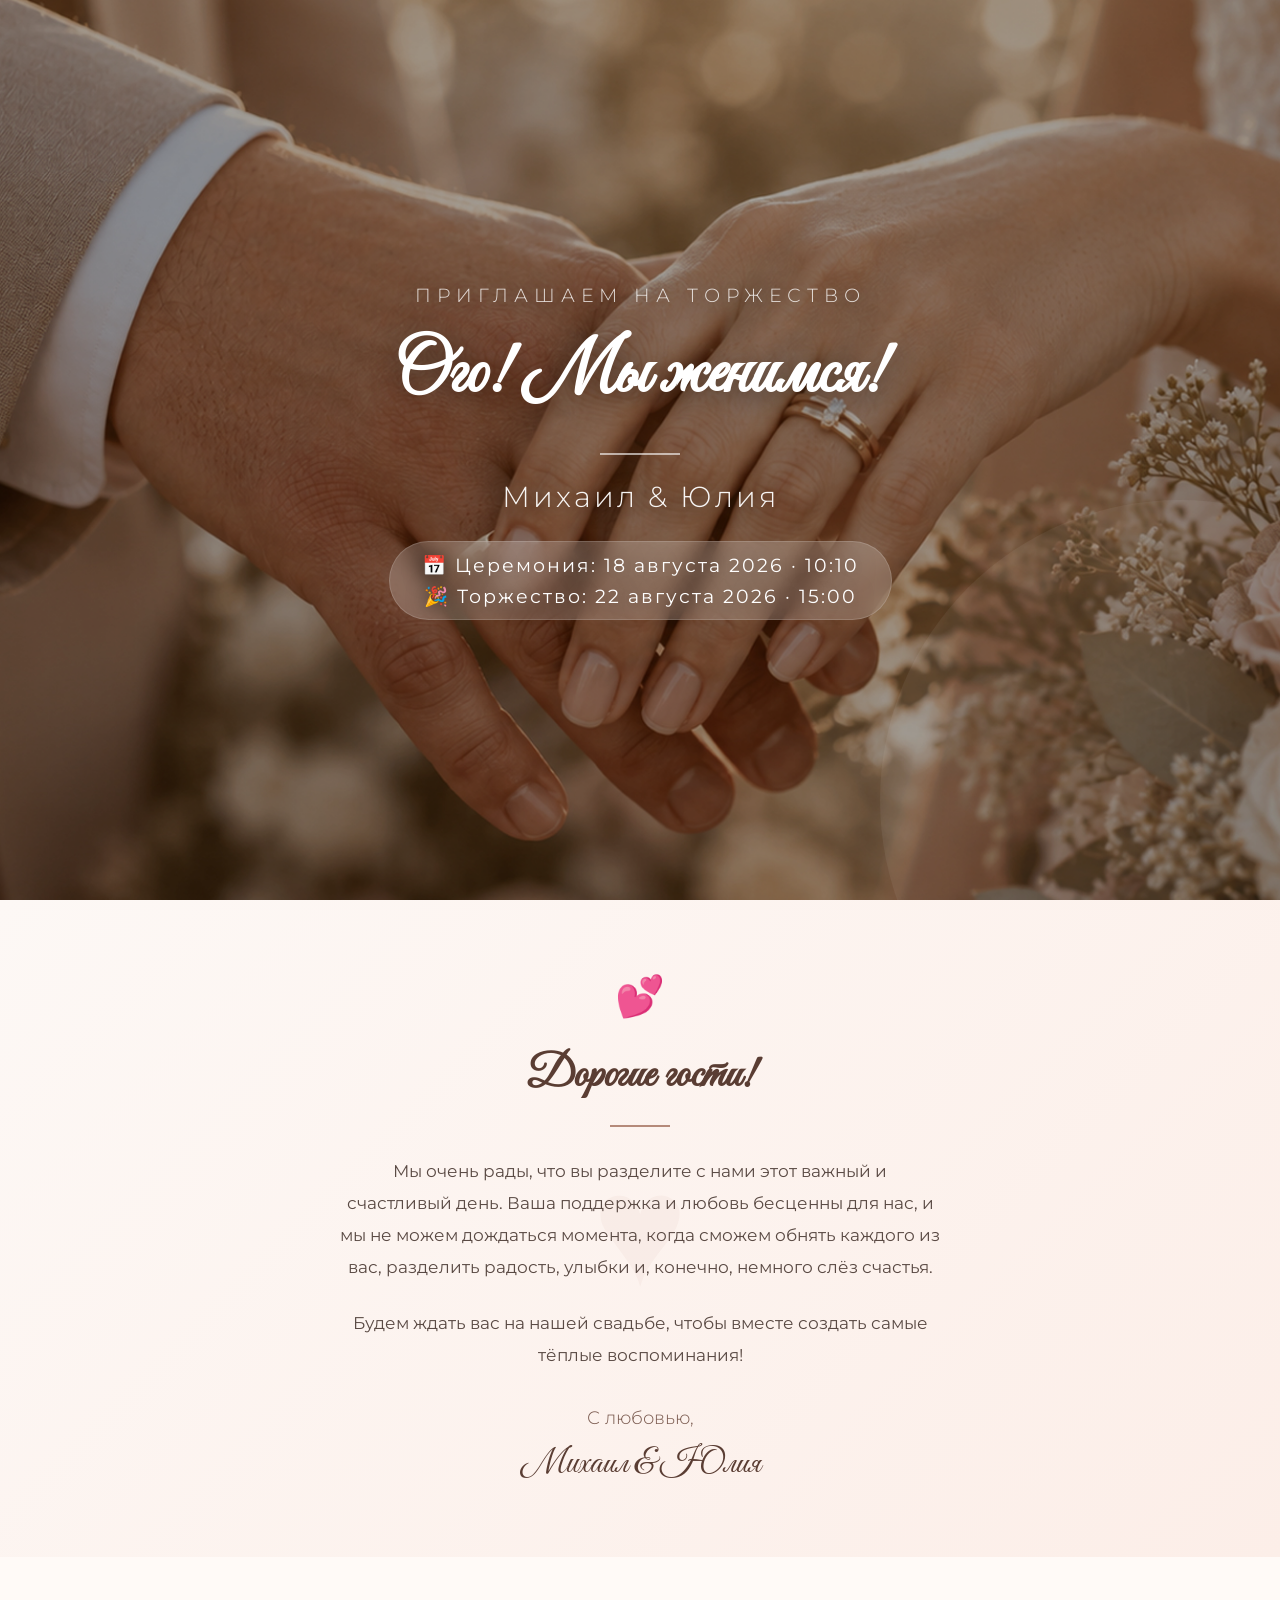
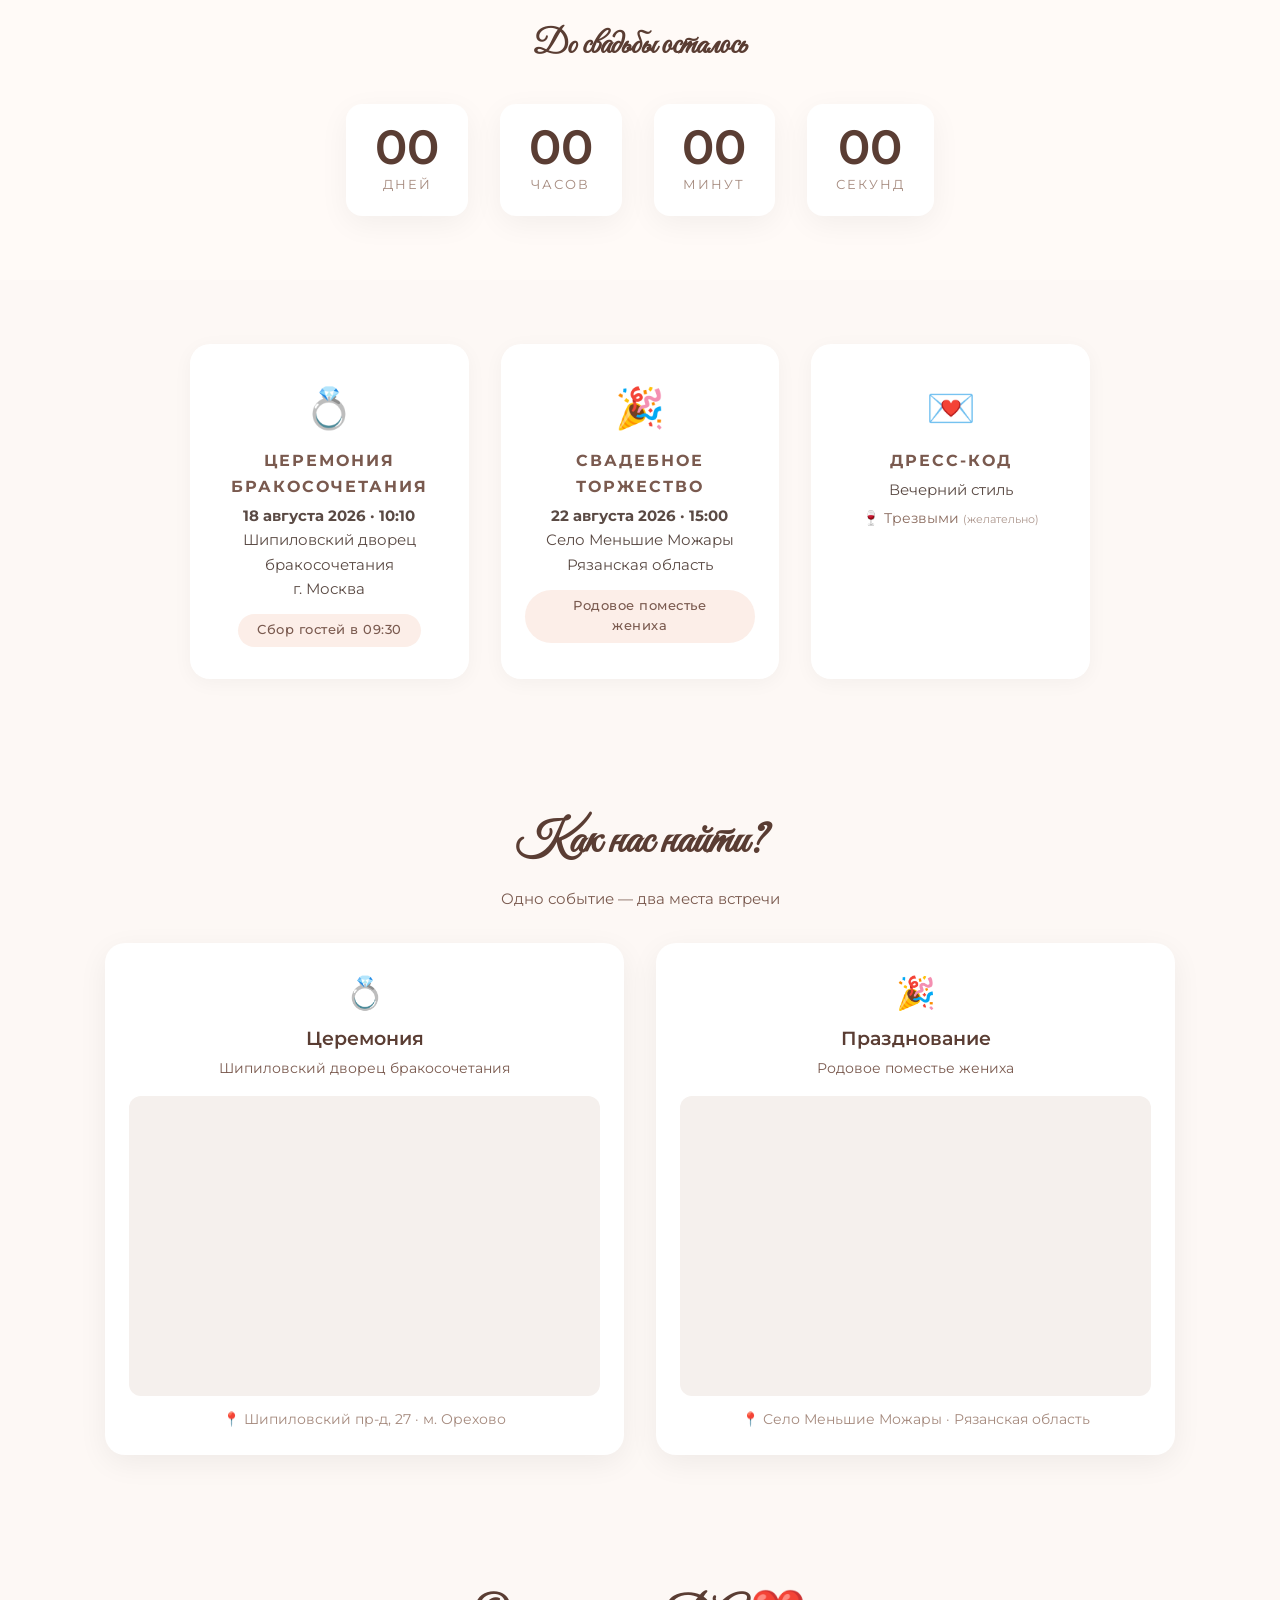
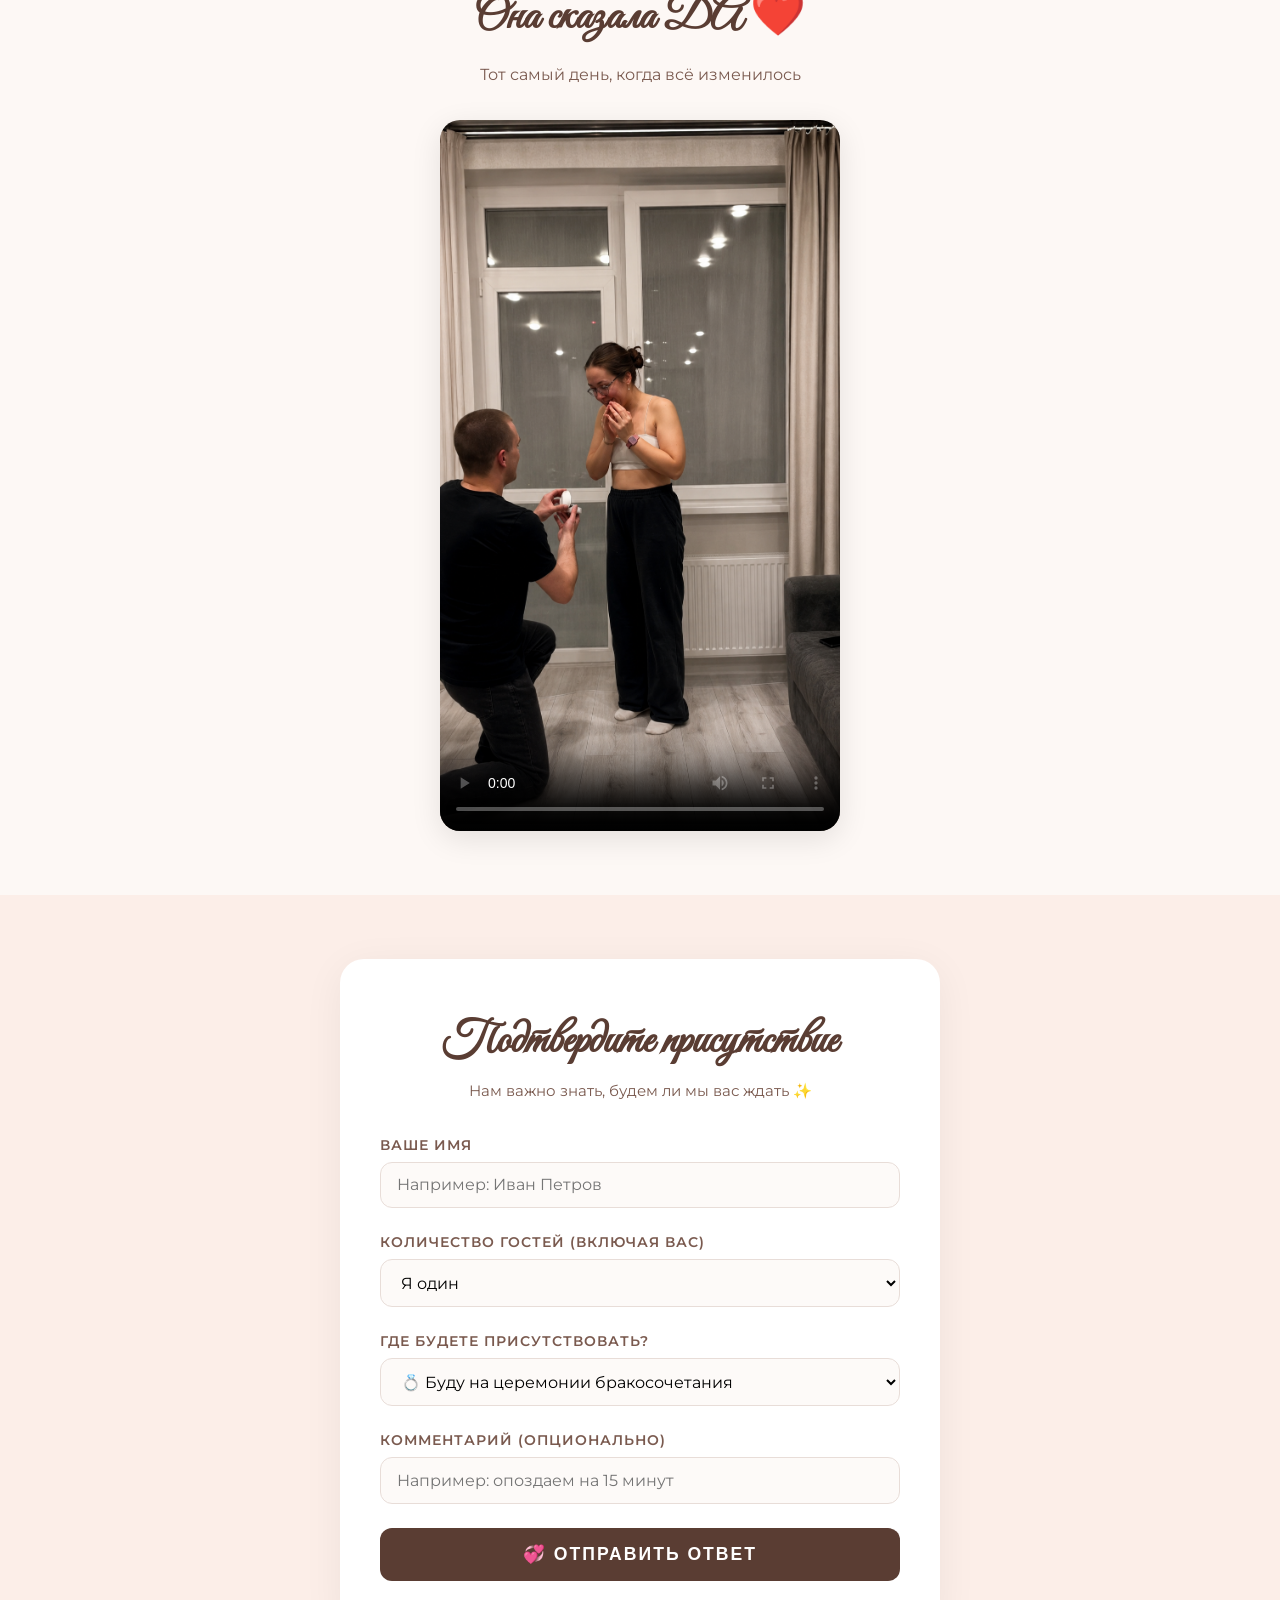
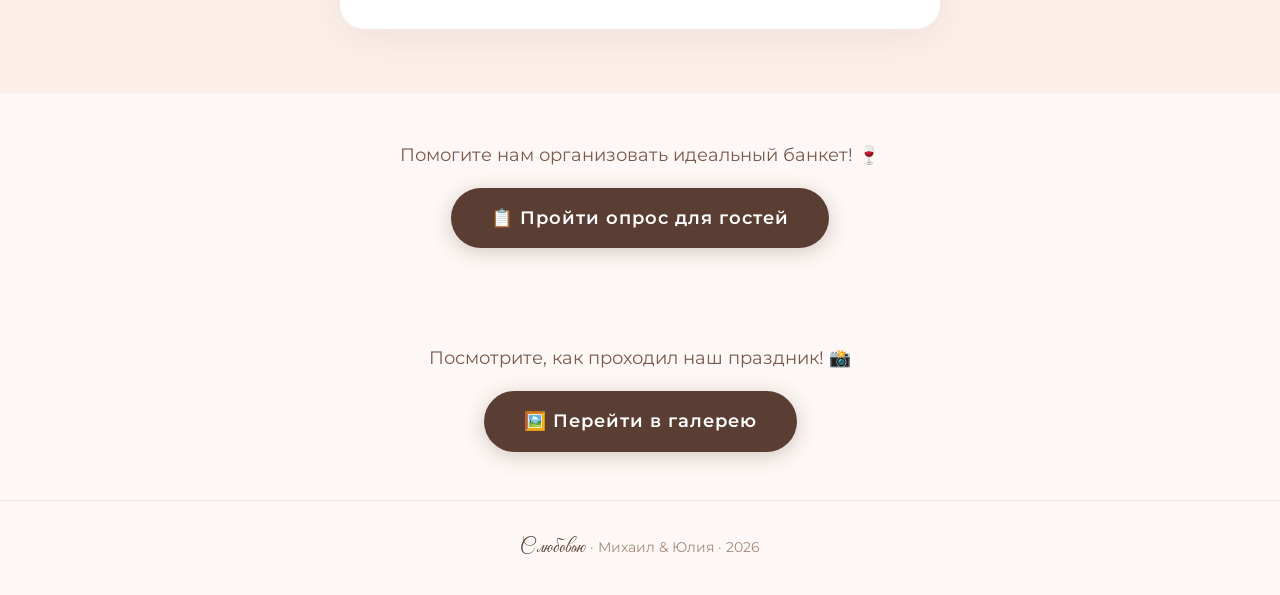
==== commit 5edc295a: "update 1.1" ====
--- a/index.html
+++ b/index.html
@@ -231,6 +231,14 @@
         </div>
     </section>
 
+    <!-- ===== КНОПКА НА ГАЛЕРЕЮ ===== -->
+    <section class="poll-button-section">
+        <div class="poll-button-container">
+            <p class="poll-button-text">Посмотрите, как проходил наш праздник! 📸</p>
+            <a href="gallery.html" class="btn-poll">🖼️ Перейти в галерею</a>
+        </div>
+    </section>
+
     <!-- ===== ПОДВАЛ ===== -->
     <footer class="footer">
         <span>С любовью</span> · Михаил &amp; Юлия · 2026
--- a/style.css
+++ b/style.css
@@ -123,6 +123,13 @@
     left: 50%;
     transform: translate(-50%, -50%);
     pointer-events: none;
+}
+
+/* Скрываем декоративное сердце на iOS */
+@supports (-webkit-touch-callout: none) {
+    .message-section::before {
+        display: none;
+    }
 }
 
 .message-container {
